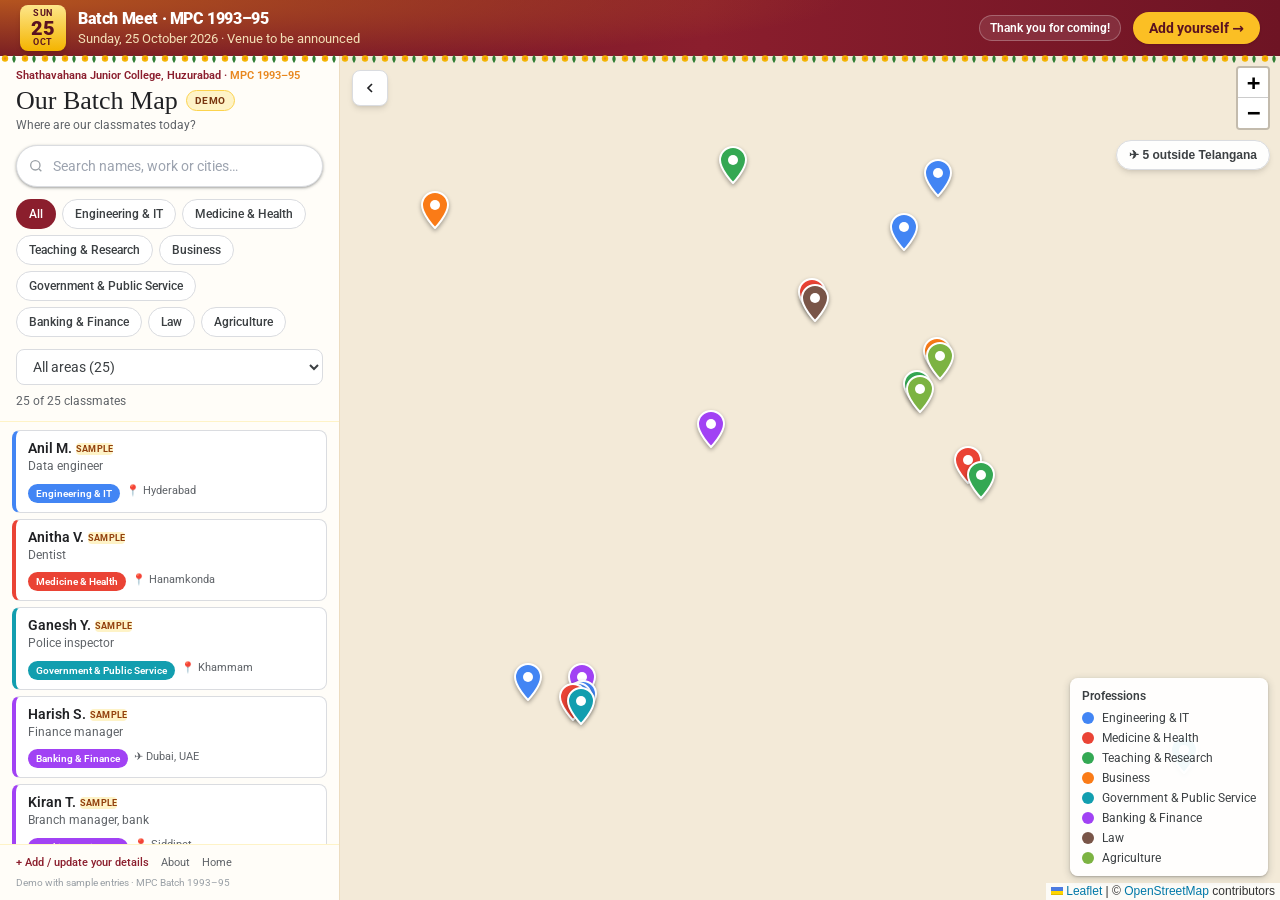
==== demo/index.html @ 72555e7c "Add /demo: batch map of classmates across Telangana (sample data) Adapted from SacramentoIndians.org" ====
<!doctype html>
<html lang="en">
<head>
  <meta charset="utf-8" />
  <meta name="viewport" content="width=device-width, initial-scale=1, viewport-fit=cover" />
  <!-- GitHub Pages can't send security headers, so the policy is set here.
       Only this site's own scripts run; map tiles come from OpenStreetMap; fonts from Google Fonts. -->
  <meta http-equiv="Content-Security-Policy" content="default-src 'self'; script-src 'self'; style-src 'self' 'unsafe-inline' https://fonts.googleapis.com; font-src 'self' https://fonts.gstatic.com; img-src 'self' data: https://tile.openstreetmap.org; connect-src 'self'; object-src 'none'; base-uri 'self'; form-action 'none'; upgrade-insecure-requests" />
  <meta name="referrer" content="strict-origin-when-cross-origin" />
  <meta name="color-scheme" content="light only" />
  <title>Batch Map (Demo) · Shathavahana Junior College, Huzurabad · MPC 1993–95</title>
  <meta name="description" content="Where are our MPC 1993–95 classmates today? A map and directory of the batch across Telangana." />
  <meta name="robots" content="noindex" />
  <meta property="og:title" content="MPC 1993–95 · Batch Map" />
  <meta property="og:description" content="Where are our classmates today? Find batchmates by profession and city across Telangana." />
  <meta property="og:image" content="https://www.svjc-mpc-93-95.in/group-photo-2.jpeg" />
  <meta name="theme-color" content="#8b1e2d" />
  <link rel="icon" href="data:image/svg+xml,%3Csvg xmlns='http://www.w3.org/2000/svg' viewBox='0 0 24 24'%3E%3Cpath fill='%238b1e2d' d='M12 2C7.6 2 4 5.6 4 10c0 5.6 8 12 8 12s8-6.4 8-12c0-4.4-3.6-8-8-8z'/%3E%3Ccircle cx='12' cy='10' r='3' fill='%23f4b400'/%3E%3C/svg%3E" />

  <link rel="preconnect" href="https://tile.openstreetmap.org" crossorigin />
  <link rel="preconnect" href="https://fonts.googleapis.com" />
  <link rel="preconnect" href="https://fonts.gstatic.com" crossorigin />
  <link href="https://fonts.googleapis.com/css2?family=Yatra+One&display=swap" rel="stylesheet" />
  <!-- Self-hosted: Leaflet 1.9.4 (official release files) and Roboto (latin subset, SIL OFL). -->
  <link rel="stylesheet" href="vendor/leaflet-1.9.4/leaflet.css" />
  <link rel="preload" href="fonts/roboto-latin.woff" as="font" type="font/woff" crossorigin />
  <!-- Pre-built Tailwind styles (see tailwind.config.js and README.md). -->
  <link rel="stylesheet" href="styles.css" />

  <style>
    @font-face {
      font-family: 'Roboto'; font-style: normal; font-weight: 400 900; font-display: swap;
      src: url('fonts/roboto-latin.woff') format('woff');
    }
    :root { --banner-h: 56px; --sidebar-w: 340px; --safe-b: env(safe-area-inset-bottom, 0px); --peek: 138px; }
    @media (max-width: 767px) { :root { --banner-h: 60px; } }

    html, body { height: 100%; margin: 0; }
    body { background: #fff8ea; color: #202124; font-family: Roboto, system-ui, -apple-system, "Segoe UI", sans-serif; overflow: hidden; -webkit-font-smoothing: antialiased; }
    .font-display { font-family: "Yatra One", Georgia, serif; font-weight: 400; }

    /* ---- Batch-meet banner: maroon with a marigold toran edge ---- */
    #banner { height: var(--banner-h);
      background: radial-gradient(120% 220% at 0% 0%, #b4541f 0%, transparent 55%), linear-gradient(90deg, #6e1424 0%, #8b1e2d 55%, #6e1424 100%); }
    #banner::after { content: ""; position: absolute; left: 0; right: 0; bottom: -7px; height: 8px; pointer-events: none;
      background: url("data:image/svg+xml,%3Csvg xmlns='http://www.w3.org/2000/svg' width='20' height='8' viewBox='0 0 20 8'%3E%3Ccircle cx='5' cy='3.5' r='3.2' fill='%23f4b400'/%3E%3Ccircle cx='5' cy='3.5' r='1.3' fill='%23e8871e'/%3E%3Cpath d='M14 0 C11.5 2.5 12 5.5 14 8 C16 5.5 16.5 2.5 14 0Z' fill='%232e7d32'/%3E%3C/svg%3E") repeat-x; }
    .ev-date { background: linear-gradient(180deg, #fde68a, #f4b400); color: #5a1220; }

    #app { position: fixed; inset: var(--banner-h) 0 0 0; display: flex; }
    #map { flex: 1; height: 100%; z-index: 0; background: #f3ead8; }

    /* Sidebar: desktop */
    #sidebar { width: var(--sidebar-w); flex-shrink: 0; height: 100%; background: #fffdf8; border-right: 1px solid #ecdcc0;
      display: flex; flex-direction: column; transition: margin-left .25s ease; z-index: 500; }
    #app.collapsed #sidebar { margin-left: calc(-1 * var(--sidebar-w)); }
    #toggleSidebar { position: absolute; top: 14px; left: calc(var(--sidebar-w) + 12px); z-index: 600; transition: left .25s ease; }
    #app.collapsed #toggleSidebar { left: 12px; }

    /* Sidebar: phone slide-up drawer */
    @media (max-width: 767px) {
      #toggleSidebar { display: none; }
      #sidebar { position: absolute; left: 0; right: 0; bottom: 0; width: 100%; height: 80%;
        border-right: 0; border-radius: 16px 16px 0 0; box-shadow: 0 -8px 24px rgba(59,29,20,.22);
        transform: translateY(calc(100% - var(--peek) - var(--safe-b))); transition: transform .3s ease; margin-left: 0 !important;
        padding-bottom: var(--safe-b); }
      #app.drawer-open #sidebar { transform: translateY(0); }
      input, select, textarea { font-size: 16px !important; }     /* stops iPhone zooming into inputs */
      #pills { flex-wrap: nowrap; overflow-x: auto; scrollbar-width: none; margin-left: -1rem; margin-right: -1rem; padding: 0 1rem 2px; }
      #pills::-webkit-scrollbar { display: none; }
      #pills .pill { flex-shrink: 0; }
      #legend { top: 12px; left: 12px; right: auto !important; bottom: auto !important; padding: 6px 10px !important; }
      #legend:not(.open) #legendList { display: none; }
      #legend:not(.open) #legendTitle { margin-bottom: 0; }
      #app.drawer-open #legend, #app.drawer-open .outside-ctl { display: none; }
    }
    @media (min-width: 768px) { .mob-only { display: none !important; } #legendToggleIcon { display: none; } }
    #drawerHandle { display: none; }
    @media (max-width: 767px) { #drawerHandle { display: flex; } }

    /* Map pins */
    .mate-pin { background: none; border: none; }
    .mate-pin svg { display: block; filter: drop-shadow(0 2px 2px rgba(0,0,0,.35)); transition: transform .15s ease; transform-origin: 50% 100%; }
    .mate-pin:hover svg, .mate-pin.is-active svg { transform: scale(1.18); }
    .leaflet-popup-content { margin: 12px 14px; min-width: 210px; }
    .leaflet-popup-content-wrapper { border-radius: 12px; }
    .leaflet-popup-content p { margin: 0 0 2px; }

    .pill[aria-pressed="true"] { color: #fff; border-color: transparent; }
    .card.is-active { box-shadow: 0 0 0 2px var(--c) inset; }
    #search::-webkit-search-cancel-button { -webkit-appearance: none; display: none; }
    #searchClear[hidden] { display: none !important; }
    #list::-webkit-scrollbar { width: 8px; }
    #list::-webkit-scrollbar-thumb { background: #e2cfa8; border-radius: 8px; }
  </style>
</head>
<body>

  <!-- ===== Batch-meet banner ===== -->
  <header id="banner" class="fixed top-0 inset-x-0 z-[1000] flex items-center gap-2.5 md:gap-3 px-2.5 md:px-5 text-white" aria-label="Upcoming batch meet">
    <div class="ev-date shrink-0 rounded-md md:rounded-lg w-[44px] md:w-[46px] text-center leading-none py-1 shadow-md">
      <span id="evDow" class="block text-[9px] font-bold tracking-wider uppercase"></span>
      <span id="evDay" class="block text-[19px] md:text-[20px] font-black"></span>
      <span id="evMon" class="block text-[9px] font-bold tracking-wider uppercase"></span>
    </div>
    <div class="min-w-0 flex-1">
      <p class="truncate leading-tight"><strong id="evTitle" class="text-[14px] md:text-[16px] font-black tracking-tight"></strong></p>
      <p id="evLine" class="truncate text-[11.5px] md:text-[12.5px] text-amber-100/90 leading-tight mt-0.5"></p>
    </div>
    <span id="evCountdown" class="hidden sm:inline-block shrink-0 rounded-full bg-white/10 border border-white/25 text-[11px] md:text-xs font-semibold px-2.5 py-1"></span>
    <button type="button" data-open="addModal"
            class="shrink-0 rounded-full bg-amber-400 text-[#5a1220] text-xs md:text-sm font-bold px-3 md:px-4 py-1.5 shadow hover:bg-amber-300 transition">
      <span class="hidden md:inline">Add yourself →</span><span class="md:hidden">Add me</span></button>
  </header>

  <!-- ===== Main split view ===== -->
  <main id="app">
    <aside id="sidebar" aria-label="Classmates directory">
      <button id="drawerHandle" type="button" class="flex-col items-center pt-2 pb-0.5 w-full touch-none" aria-expanded="false" aria-controls="sidebar">
        <span class="block w-10 h-1.5 rounded-full bg-slate-300"></span>
        <span id="peekText" class="mt-1 text-[12px] font-medium text-brand-600">Browse classmates ▲</span>
      </button>

      <div id="drawerHead" class="px-4 pt-1 md:pt-3 pb-3 border-b border-amber-100">
        <p class="text-[10.5px] md:text-[11px] font-semibold text-brand-600 truncate">Shathavahana Junior College, Huzurabad · <span class="text-saffron-600">MPC 1993–95</span></p>
        <div class="flex items-center gap-2">
          <h1 class="font-display text-[22px] md:text-[26px] leading-tight text-slate-900">Our Batch Map</h1>
          <span class="rounded-full bg-amber-100 border border-amber-300 text-[10px] font-bold uppercase tracking-wider text-amber-900 px-2 py-0.5">Demo</span>
        </div>
        <p class="text-xs text-slate-500 whitespace-nowrap overflow-hidden text-ellipsis">Where are our classmates today?</p>

        <label class="relative block mt-2 md:mt-3">
          <span class="sr-only">Search classmates</span>
          <svg class="absolute left-3 top-1/2 -translate-y-1/2 w-4 h-4 text-slate-400" viewBox="0 0 24 24" fill="none" stroke="currentColor" stroke-width="2"><circle cx="11" cy="11" r="7"/><path d="m20 20-3.5-3.5"/></svg>
          <input id="search" type="search" autocomplete="off" enterkeyhint="search" placeholder="Search names, work or cities…"
                 class="w-full rounded-full border border-slate-200 bg-white pl-9 pr-10 py-2.5 text-sm shadow-[0_1px_2px_rgba(60,64,67,.3),0_1px_3px_1px_rgba(60,64,67,.15)] focus:outline-none focus:ring-2 focus:ring-brand-600" />
          <button id="searchClear" type="button" aria-label="Clear search" hidden
                  class="absolute right-1.5 top-1/2 -translate-y-1/2 w-8 h-8 flex items-center justify-center rounded-full text-slate-500 hover:bg-slate-100 active:bg-slate-200">
            <svg class="w-4 h-4" viewBox="0 0 24 24" fill="none" stroke="currentColor" stroke-width="2.5" stroke-linecap="round"><path d="M6 6l12 12M18 6 6 18"/></svg>
          </button>
        </label>

        <div id="pills" class="flex flex-wrap gap-1.5 mt-3" role="group" aria-label="Filter by profession"></div>

        <select id="area" aria-label="Filter by area"
                class="mt-3 w-full rounded-lg border border-slate-200 bg-white px-3 py-2 text-sm text-slate-700 focus:outline-none focus:ring-2 focus:ring-brand-600"></select>

        <p id="count" class="mt-2 text-xs text-slate-500" aria-live="polite"></p>
      </div>

      <ul id="list" class="flex-1 min-h-0 overflow-y-auto px-3 py-2 space-y-1.5"></ul>

      <div class="border-t border-amber-100 px-4 py-2.5 text-[11px] text-slate-500 flex flex-wrap items-center gap-x-3 gap-y-1">
        <button type="button" data-open="addModal" class="font-medium text-brand-600 hover:underline">+ Add / update your details</button>
        <button type="button" data-open="aboutModal" class="hover:underline">About</button>
        <a href="/" class="hover:underline">Home</a>
        <p class="w-full text-[10px] text-slate-400">Demo with sample entries · MPC Batch 1993–95</p>
      </div>
    </aside>

    <button id="toggleSidebar" type="button" aria-label="Collapse directory" title="Toggle directory"
            class="hidden md:flex items-center justify-center w-9 h-9 rounded-lg bg-white shadow-md border border-slate-200 hover:bg-slate-50">
      <svg class="w-4 h-4" viewBox="0 0 24 24" fill="none" stroke="currentColor" stroke-width="2.5"><path id="toggleIcon" d="m15 18-6-6 6-6"/></svg>
    </button>

    <div id="map" role="region" aria-label="Map of classmates across Telangana"></div>

    <!-- Floating legend -->
    <div id="legend" class="absolute right-3 bottom-6 z-[600] rounded-lg bg-white/95 text-slate-700 shadow-[0_1px_2px_rgba(60,64,67,.3),0_2px_6px_2px_rgba(60,64,67,.15)] px-3 py-2.5 text-xs">
      <button id="legendToggle" type="button" class="flex items-center gap-1 font-semibold text-slate-700 md:cursor-default" aria-expanded="false" aria-controls="legendList">
        <span id="legendTitle" class="mb-0 md:mb-1.5">Professions</span><span id="legendToggleIcon" aria-hidden="true">▾</span>
      </button>
      <ul id="legendList" class="space-y-1 mt-1.5 md:mt-0"></ul>
    </div>
  </main>

  <!-- ===== Add / update modal (no server: details are shared via WhatsApp or copied) ===== -->
  <div id="addModal" class="modal fixed inset-0 z-[2000] hidden items-center justify-center bg-slate-900/50 p-4" role="dialog" aria-modal="true" aria-labelledby="addTitle">
    <div class="w-full max-w-md max-h-[90vh] overflow-y-auto rounded-2xl bg-white shadow-xl p-5">
      <div class="flex items-start justify-between gap-3">
        <h2 id="addTitle" class="text-lg font-bold">Add or update your details</h2>
        <button type="button" data-close class="text-slate-400 hover:text-slate-700 text-xl leading-none" aria-label="Close">×</button>
      </div>
      <p class="text-xs text-slate-500 mt-1 mb-3">We only show your <strong>city</strong> on the map, never your address. Nothing is published until the batch organizers add it.</p>
      <form id="addForm" class="space-y-2.5 text-sm" novalidate>
        <label class="block">Your name *<input required name="name" autocomplete="name" class="mt-1 w-full rounded-lg border border-slate-200 px-3 py-2" /></label>
        <label class="block">Profession
          <select name="profession" id="profSelect" class="mt-1 w-full rounded-lg border border-slate-200 px-3 py-2 bg-white"></select></label>
        <label class="block">What you do<input name="work" placeholder="e.g. Physics lecturer, runs a pharmacy" class="mt-1 w-full rounded-lg border border-slate-200 px-3 py-2" /></label>
        <label class="block">City / town where you work or live *<input required name="city" placeholder="e.g. Karimnagar" class="mt-1 w-full rounded-lg border border-slate-200 px-3 py-2" /></label>
        <label class="block">Anything else (corrections, photos, memories)<textarea name="notes" rows="2" class="mt-1 w-full rounded-lg border border-slate-200 px-3 py-2"></textarea></label>
        <label class="flex items-start gap-2 text-xs text-slate-600"><input type="checkbox" name="consent" required class="mt-0.5" />I agree to my name, profession and city being shown on this batch map.</label>
        <div class="grid grid-cols-2 gap-2 pt-1">
          <button type="submit" data-via="whatsapp" class="rounded-full bg-[#1f8f4e] text-white font-medium py-2.5 hover:bg-[#16733e]">Send on WhatsApp</button>
          <button type="submit" data-via="copy" class="rounded-full border border-slate-300 text-slate-700 font-medium py-2.5 hover:bg-slate-50">Copy details</button>
        </div>
        <p id="addStatus" class="text-xs text-center" aria-live="polite"></p>
      </form>
    </div>
  </div>

  <div id="aboutModal" class="modal fixed inset-0 z-[2000] hidden items-center justify-center bg-slate-900/50 p-4" role="dialog" aria-modal="true" aria-labelledby="aboutTitle">
    <div class="w-full max-w-md max-h-[90vh] overflow-y-auto rounded-2xl bg-white shadow-xl p-5 text-sm text-slate-700 space-y-2.5">
      <div class="flex items-start justify-between gap-3">
        <h2 id="aboutTitle" class="text-lg font-bold text-slate-900">About the batch map</h2>
        <button type="button" data-close class="text-slate-400 hover:text-slate-700 text-xl leading-none" aria-label="Close">×</button>
      </div>
      <p>A map and directory of the MPC 1993–95 batch of Shathavahana Junior College, Huzurabad: who we are today, what we do, and where.</p>
      <p class="rounded-lg bg-amber-50 border border-amber-200 px-3 py-2 text-amber-900"><strong>This is a demo.</strong> Every entry is sample data, not a real classmate. Real details will be added only with each person's consent.</p>
      <p class="text-xs text-slate-500">Pins mark the city only, slightly spread out so people in the same city don't overlap. Classmates outside Telangana appear in the list under “Outside Telangana”. No ads and no tracking.</p>
    </div>
  </div>

  <script src="vendor/leaflet-1.9.4/leaflet.js"></script>
  <script src="app.js"></script>
</body>
</html>
---- demo/vendor/leaflet-1.9.4/leaflet.css ----
/* required styles */

.leaflet-pane,
.leaflet-tile,
.leaflet-marker-icon,
.leaflet-marker-shadow,
.leaflet-tile-container,
.leaflet-pane > svg,
.leaflet-pane > canvas,
.leaflet-zoom-box,
.leaflet-image-layer,
.leaflet-layer {
	position: absolute;
	left: 0;
	top: 0;
	}
.leaflet-container {
	overflow: hidden;
	}
.leaflet-tile,
.leaflet-marker-icon,
.leaflet-marker-shadow {
	-webkit-user-select: none;
	   -moz-user-select: none;
	        user-select: none;
	  -webkit-user-drag: none;
	}
/* Prevents IE11 from highlighting tiles in blue */
.leaflet-tile::selection {
	background: transparent;
}
/* Safari renders non-retina tile on retina better with this, but Chrome is worse */
.leaflet-safari .leaflet-tile {
	image-rendering: -webkit-optimize-contrast;
	}
/* hack that prevents hw layers "stretching" when loading new tiles */
.leaflet-safari .leaflet-tile-container {
	width: 1600px;
	height: 1600px;
	-webkit-transform-origin: 0 0;
	}
.leaflet-marker-icon,
.leaflet-marker-shadow {
	display: block;
	}
/* .leaflet-container svg: reset svg max-width decleration shipped in Joomla! (joomla.org) 3.x */
/* .leaflet-container img: map is broken in FF if you have max-width: 100% on tiles */
.leaflet-container .leaflet-overlay-pane svg {
	max-width: none !important;
	max-height: none !important;
	}
.leaflet-container .leaflet-marker-pane img,
.leaflet-container .leaflet-shadow-pane img,
.leaflet-container .leaflet-tile-pane img,
.leaflet-container img.leaflet-image-layer,
.leaflet-container .leaflet-tile {
	max-width: none !important;
	max-height: none !important;
	width: auto;
	padding: 0;
	}

.leaflet-container img.leaflet-tile {
	/* See: https://bugs.chromium.org/p/chromium/issues/detail?id=600120 */
	mix-blend-mode: plus-lighter;
}

.leaflet-container.leaflet-touch-zoom {
	-ms-touch-action: pan-x pan-y;
	touch-action: pan-x pan-y;
	}
.leaflet-container.leaflet-touch-drag {
	-ms-touch-action: pinch-zoom;
	/* Fallback for FF which doesn't support pinch-zoom */
	touch-action: none;
	touch-action: pinch-zoom;
}
.leaflet-container.leaflet-touch-drag.leaflet-touch-zoom {
	-ms-touch-action: none;
	touch-action: none;
}
.leaflet-container {
	-webkit-tap-highlight-color: transparent;
}
.leaflet-container a {
	-webkit-tap-highlight-color: rgba(51, 181, 229, 0.4);
}
.leaflet-tile {
	filter: inherit;
	visibility: hidden;
	}
.leaflet-tile-loaded {
	visibility: inherit;
	}
.leaflet-zoom-box {
	width: 0;
	height: 0;
	-moz-box-sizing: border-box;
	     box-sizing: border-box;
	z-index: 800;
	}
/* workaround for https://bugzilla.mozilla.org/show_bug.cgi?id=888319 */
.leaflet-overlay-pane svg {
	-moz-user-select: none;
	}

.leaflet-pane         { z-index: 400; }

.leaflet-tile-pane    { z-index: 200; }
.leaflet-overlay-pane { z-index: 400; }
.leaflet-shadow-pane  { z-index: 500; }
.leaflet-marker-pane  { z-index: 600; }
.leaflet-tooltip-pane   { z-index: 650; }
.leaflet-popup-pane   { z-index: 700; }

.leaflet-map-pane canvas { z-index: 100; }
.leaflet-map-pane svg    { z-index: 200; }

.leaflet-vml-shape {
	width: 1px;
	height: 1px;
	}
.lvml {
	behavior: url(#default#VML);
	display: inline-block;
	position: absolute;
	}


/* control positioning */

.leaflet-control {
	position: relative;
	z-index: 800;
	pointer-events: visiblePainted; /* IE 9-10 doesn't have auto */
	pointer-events: auto;
	}
.leaflet-top,
.leaflet-bottom {
	position: absolute;
	z-index: 1000;
	pointer-events: none;
	}
.leaflet-top {
	top: 0;
	}
.leaflet-right {
	right: 0;
	}
.leaflet-bottom {
	bottom: 0;
	}
.leaflet-left {
	left: 0;
	}
.leaflet-control {
	float: left;
	clear: both;
	}
.leaflet-right .leaflet-control {
	float: right;
	}
.leaflet-top .leaflet-control {
	margin-top: 10px;
	}
.leaflet-bottom .leaflet-control {
	margin-bottom: 10px;
	}
.leaflet-left .leaflet-control {
	margin-left: 10px;
	}
.leaflet-right .leaflet-control {
	margin-right: 10px;
	}


/* zoom and fade animations */

.leaflet-fade-anim .leaflet-popup {
	opacity: 0;
	-webkit-transition: opacity 0.2s linear;
	   -moz-transition: opacity 0.2s linear;
	        transition: opacity 0.2s linear;
	}
.leaflet-fade-anim .leaflet-map-pane .leaflet-popup {
	opacity: 1;
	}
.leaflet-zoom-animated {
	-webkit-transform-origin: 0 0;
	    -ms-transform-origin: 0 0;
	        transform-origin: 0 0;
	}
svg.leaflet-zoom-animated {
	will-change: transform;
}

.leaflet-zoom-anim .leaflet-zoom-animated {
	-webkit-transition: -webkit-transform 0.25s cubic-bezier(0,0,0.25,1);
	   -moz-transition:    -moz-transform 0.25s cubic-bezier(0,0,0.25,1);
	        transition:         transform 0.25s cubic-bezier(0,0,0.25,1);
	}
.leaflet-zoom-anim .leaflet-tile,
.leaflet-pan-anim .leaflet-tile {
	-webkit-transition: none;
	   -moz-transition: none;
	        transition: none;
	}

.leaflet-zoom-anim .leaflet-zoom-hide {
	visibility: hidden;
	}


/* cursors */

.leaflet-interactive {
	cursor: pointer;
	}
.leaflet-grab {
	cursor: -webkit-grab;
	cursor:    -moz-grab;
	cursor:         grab;
	}
.leaflet-crosshair,
.leaflet-crosshair .leaflet-interactive {
	cursor: crosshair;
	}
.leaflet-popup-pane,
.leaflet-control {
	cursor: auto;
	}
.leaflet-dragging .leaflet-grab,
.leaflet-dragging .leaflet-grab .leaflet-interactive,
.leaflet-dragging .leaflet-marker-draggable {
	cursor: move;
	cursor: -webkit-grabbing;
	cursor:    -moz-grabbing;
	cursor:         grabbing;
	}

/* marker & overlays interactivity */
.leaflet-marker-icon,
.leaflet-marker-shadow,
.leaflet-image-layer,
.leaflet-pane > svg path,
.leaflet-tile-container {
	pointer-events: none;
	}

.leaflet-marker-icon.leaflet-interactive,
.leaflet-image-layer.leaflet-interactive,
.leaflet-pane > svg path.leaflet-interactive,
svg.leaflet-image-layer.leaflet-interactive path {
	pointer-events: visiblePainted; /* IE 9-10 doesn't have auto */
	pointer-events: auto;
	}

/* visual tweaks */

.leaflet-container {
	background: #ddd;
	outline-offset: 1px;
	}
.leaflet-container a {
	color: #0078A8;
	}
.leaflet-zoom-box {
	border: 2px dotted #38f;
	background: rgba(255,255,255,0.5);
	}


/* general typography */
.leaflet-container {
	font-family: "Helvetica Neue", Arial, Helvetica, sans-serif;
	font-size: 12px;
	font-size: 0.75rem;
	line-height: 1.5;
	}


/* general toolbar styles */

.leaflet-bar {
	box-shadow: 0 1px 5px rgba(0,0,0,0.65);
	border-radius: 4px;
	}
.leaflet-bar a {
	background-color: #fff;
	border-bottom: 1px solid #ccc;
	width: 26px;
	height: 26px;
	line-height: 26px;
	display: block;
	text-align: center;
	text-decoration: none;
	color: black;
	}
.leaflet-bar a,
.leaflet-control-layers-toggle {
	background-position: 50% 50%;
	background-repeat: no-repeat;
	display: block;
	}
.leaflet-bar a:hover,
.leaflet-bar a:focus {
	background-color: #f4f4f4;
	}
.leaflet-bar a:first-child {
	border-top-left-radius: 4px;
	border-top-right-radius: 4px;
	}
.leaflet-bar a:last-child {
	border-bottom-left-radius: 4px;
	border-bottom-right-radius: 4px;
	border-bottom: none;
	}
.leaflet-bar a.leaflet-disabled {
	cursor: default;
	background-color: #f4f4f4;
	color: #bbb;
	}

.leaflet-touch .leaflet-bar a {
	width: 30px;
	height: 30px;
	line-height: 30px;
	}
.leaflet-touch .leaflet-bar a:first-child {
	border-top-left-radius: 2px;
	border-top-right-radius: 2px;
	}
.leaflet-touch .leaflet-bar a:last-child {
	border-bottom-left-radius: 2px;
	border-bottom-right-radius: 2px;
	}

/* zoom control */

.leaflet-control-zoom-in,
.leaflet-control-zoom-out {
	font: bold 18px 'Lucida Console', Monaco, monospace;
	text-indent: 1px;
	}

.leaflet-touch .leaflet-control-zoom-in, .leaflet-touch .leaflet-control-zoom-out  {
	font-size: 22px;
	}


/* layers control */

.leaflet-control-layers {
	box-shadow: 0 1px 5px rgba(0,0,0,0.4);
	background: #fff;
	border-radius: 5px;
	}
.leaflet-control-layers-toggle {
	background-image: url(images/layers.png);
	width: 36px;
	height: 36px;
	}
.leaflet-retina .leaflet-control-layers-toggle {
	background-image: url(images/layers-2x.png);
	background-size: 26px 26px;
	}
.leaflet-touch .leaflet-control-layers-toggle {
	width: 44px;
	height: 44px;
	}
.leaflet-control-layers .leaflet-control-layers-list,
.leaflet-control-layers-expanded .leaflet-control-layers-toggle {
	display: none;
	}
.leaflet-control-layers-expanded .leaflet-control-layers-list {
	display: block;
	position: relative;
	}
.leaflet-control-layers-expanded {
	padding: 6px 10px 6px 6px;
	color: #333;
	background: #fff;
	}
.leaflet-control-layers-scrollbar {
	overflow-y: scroll;
	overflow-x: hidden;
	padding-right: 5px;
	}
.leaflet-control-layers-selector {
	margin-top: 2px;
	position: relative;
	top: 1px;
	}
.leaflet-control-layers label {
	display: block;
	font-size: 13px;
	font-size: 1.08333em;
	}
.leaflet-control-layers-separator {
	height: 0;
	border-top: 1px solid #ddd;
	margin: 5px -10px 5px -6px;
	}

/* Default icon URLs */
.leaflet-default-icon-path { /* used only in path-guessing heuristic, see L.Icon.Default */
	background-image: url(images/marker-icon.png);
	}


/* attribution and scale controls */

.leaflet-container .leaflet-control-attribution {
	background: #fff;
	background: rgba(255, 255, 255, 0.8);
	margin: 0;
	}
.leaflet-control-attribution,
.leaflet-control-scale-line {
	padding: 0 5px;
	color: #333;
	line-height: 1.4;
	}
.leaflet-control-attribution a {
	text-decoration: none;
	}
.leaflet-control-attribution a:hover,
.leaflet-control-attribution a:focus {
	text-decoration: underline;
	}
.leaflet-attribution-flag {
	display: inline !important;
	vertical-align: baseline !important;
	width: 1em;
	height: 0.6669em;
	}
.leaflet-left .leaflet-control-scale {
	margin-left: 5px;
	}
.leaflet-bottom .leaflet-control-scale {
	margin-bottom: 5px;
	}
.leaflet-control-scale-line {
	border: 2px solid #777;
	border-top: none;
	line-height: 1.1;
	padding: 2px 5px 1px;
	white-space: nowrap;
	-moz-box-sizing: border-box;
	     box-sizing: border-box;
	background: rgba(255, 255, 255, 0.8);
	text-shadow: 1px 1px #fff;
	}
.leaflet-control-scale-line:not(:first-child) {
	border-top: 2px solid #777;
	border-bottom: none;
	margin-top: -2px;
	}
.leaflet-control-scale-line:not(:first-child):not(:last-child) {
	border-bottom: 2px solid #777;
	}

.leaflet-touch .leaflet-control-attribution,
.leaflet-touch .leaflet-control-layers,
.leaflet-touch .leaflet-bar {
	box-shadow: none;
	}
.leaflet-touch .leaflet-control-layers,
.leaflet-touch .leaflet-bar {
	border: 2px solid rgba(0,0,0,0.2);
	background-clip: padding-box;
	}


/* popup */

.leaflet-popup {
	position: absolute;
	text-align: center;
	margin-bottom: 20px;
	}
.leaflet-popup-content-wrapper {
	padding: 1px;
	text-align: left;
	border-radius: 12px;
	}
.leaflet-popup-content {
	margin: 13px 24px 13px 20px;
	line-height: 1.3;
	font-size: 13px;
	font-size: 1.08333em;
	min-height: 1px;
	}
.leaflet-popup-content p {
	margin: 17px 0;
	margin: 1.3em 0;
	}
.leaflet-popup-tip-container {
	width: 40px;
	height: 20px;
	position: absolute;
	left: 50%;
	margin-top: -1px;
	margin-left: -20px;
	overflow: hidden;
	pointer-events: none;
	}
.leaflet-popup-tip {
	width: 17px;
	height: 17px;
	padding: 1px;

	margin: -10px auto 0;
	pointer-events: auto;

	-webkit-transform: rotate(45deg);
	   -moz-transform: rotate(45deg);
	    -ms-transform: rotate(45deg);
	        transform: rotate(45deg);
	}
.leaflet-popup-content-wrapper,
.leaflet-popup-tip {
	background: white;
	color: #333;
	box-shadow: 0 3px 14px rgba(0,0,0,0.4);
	}
.leaflet-container a.leaflet-popup-close-button {
	position: absolute;
	top: 0;
	right: 0;
	border: none;
	text-align: center;
	width: 24px;
	height: 24px;
	font: 16px/24px Tahoma, Verdana, sans-serif;
	color: #757575;
	text-decoration: none;
	background: transparent;
	}
.leaflet-container a.leaflet-popup-close-button:hover,
.leaflet-container a.leaflet-popup-close-button:focus {
	color: #585858;
	}
.leaflet-popup-scrolled {
	overflow: auto;
	}

.leaflet-oldie .leaflet-popup-content-wrapper {
	-ms-zoom: 1;
	}
.leaflet-oldie .leaflet-popup-tip {
	width: 24px;
	margin: 0 auto;

	-ms-filter: "progid:DXImageTransform.Microsoft.Matrix(M11=0.70710678, M12=0.70710678, M21=-0.70710678, M22=0.70710678)";
	filter: progid:DXImageTransform.Microsoft.Matrix(M11=0.70710678, M12=0.70710678, M21=-0.70710678, M22=0.70710678);
	}

.leaflet-oldie .leaflet-control-zoom,
.leaflet-oldie .leaflet-control-layers,
.leaflet-oldie .leaflet-popup-content-wrapper,
.leaflet-oldie .leaflet-popup-tip {
	border: 1px solid #999;
	}


/* div icon */

.leaflet-div-icon {
	background: #fff;
	border: 1px solid #666;
	}


/* Tooltip */
/* Base styles for the element that has a tooltip */
.leaflet-tooltip {
	position: absolute;
	padding: 6px;
	background-color: #fff;
	border: 1px solid #fff;
	border-radius: 3px;
	color: #222;
	white-space: nowrap;
	-webkit-user-select: none;
	-moz-user-select: none;
	-ms-user-select: none;
	user-select: none;
	pointer-events: none;
	box-shadow: 0 1px 3px rgba(0,0,0,0.4);
	}
.leaflet-tooltip.leaflet-interactive {
	cursor: pointer;
	pointer-events: auto;
	}
.leaflet-tooltip-top:before,
.leaflet-tooltip-bottom:before,
.leaflet-tooltip-left:before,
.leaflet-tooltip-right:before {
	position: absolute;
	pointer-events: none;
	border: 6px solid transparent;
	background: transparent;
	content: "";
	}

/* Directions */

.leaflet-tooltip-bottom {
	margin-top: 6px;
}
.leaflet-tooltip-top {
	margin-top: -6px;
}
.leaflet-tooltip-bottom:before,
.leaflet-tooltip-top:before {
	left: 50%;
	margin-left: -6px;
	}
.leaflet-tooltip-top:before {
	bottom: 0;
	margin-bottom: -12px;
	border-top-color: #fff;
	}
.leaflet-tooltip-bottom:before {
	top: 0;
	margin-top: -12px;
	margin-left: -6px;
	border-bottom-color: #fff;
	}
.leaflet-tooltip-left {
	margin-left: -6px;
}
.leaflet-tooltip-right {
	margin-left: 6px;
}
.leaflet-tooltip-left:before,
.leaflet-tooltip-right:before {
	top: 50%;
	margin-top: -6px;
	}
.leaflet-tooltip-left:before {
	right: 0;
	margin-right: -12px;
	border-left-color: #fff;
	}
.leaflet-tooltip-right:before {
	left: 0;
	margin-left: -12px;
	border-right-color: #fff;
	}

/* Printing */

@media print {
	/* Prevent printers from removing background-images of controls. */
	.leaflet-control {
		-webkit-print-color-adjust: exact;
		print-color-adjust: exact;
		}
	}
---- demo/styles.css ----
*,:after,:before{--tw-border-spacing-x:0;--tw-border-spacing-y:0;--tw-translate-x:0;--tw-translate-y:0;--tw-rotate:0;--tw-skew-x:0;--tw-skew-y:0;--tw-scale-x:1;--tw-scale-y:1;--tw-pan-x: ;--tw-pan-y: ;--tw-pinch-zoom: ;--tw-scroll-snap-strictness:proximity;--tw-gradient-from-position: ;--tw-gradient-via-position: ;--tw-gradient-to-position: ;--tw-ordinal: ;--tw-slashed-zero: ;--tw-numeric-figure: ;--tw-numeric-spacing: ;--tw-numeric-fraction: ;--tw-ring-inset: ;--tw-ring-offset-width:0px;--tw-ring-offset-color:#fff;--tw-ring-color:rgba(59,130,246,.5);--tw-ring-offset-shadow:0 0 #0000;--tw-ring-shadow:0 0 #0000;--tw-shadow:0 0 #0000;--tw-shadow-colored:0 0 #0000;--tw-blur: ;--tw-brightness: ;--tw-contrast: ;--tw-grayscale: ;--tw-hue-rotate: ;--tw-invert: ;--tw-saturate: ;--tw-sepia: ;--tw-drop-shadow: ;--tw-backdrop-blur: ;--tw-backdrop-brightness: ;--tw-backdrop-contrast: ;--tw-backdrop-grayscale: ;--tw-backdrop-hue-rotate: ;--tw-backdrop-invert: ;--tw-backdrop-opacity: ;--tw-backdrop-saturate: ;--tw-backdrop-sepia: ;--tw-contain-size: ;--tw-contain-layout: ;--tw-contain-paint: ;--tw-contain-style: }::backdrop{--tw-border-spacing-x:0;--tw-border-spacing-y:0;--tw-translate-x:0;--tw-translate-y:0;--tw-rotate:0;--tw-skew-x:0;--tw-skew-y:0;--tw-scale-x:1;--tw-scale-y:1;--tw-pan-x: ;--tw-pan-y: ;--tw-pinch-zoom: ;--tw-scroll-snap-strictness:proximity;--tw-gradient-from-position: ;--tw-gradient-via-position: ;--tw-gradient-to-position: ;--tw-ordinal: ;--tw-slashed-zero: ;--tw-numeric-figure: ;--tw-numeric-spacing: ;--tw-numeric-fraction: ;--tw-ring-inset: ;--tw-ring-offset-width:0px;--tw-ring-offset-color:#fff;--tw-ring-color:rgba(59,130,246,.5);--tw-ring-offset-shadow:0 0 #0000;--tw-ring-shadow:0 0 #0000;--tw-shadow:0 0 #0000;--tw-shadow-colored:0 0 #0000;--tw-blur: ;--tw-brightness: ;--tw-contrast: ;--tw-grayscale: ;--tw-hue-rotate: ;--tw-invert: ;--tw-saturate: ;--tw-sepia: ;--tw-drop-shadow: ;--tw-backdrop-blur: ;--tw-backdrop-brightness: ;--tw-backdrop-contrast: ;--tw-backdrop-grayscale: ;--tw-backdrop-hue-rotate: ;--tw-backdrop-invert: ;--tw-backdrop-opacity: ;--tw-backdrop-saturate: ;--tw-backdrop-sepia: ;--tw-contain-size: ;--tw-contain-layout: ;--tw-contain-paint: ;--tw-contain-style: }/*! tailwindcss v3.4.17 | MIT License | https://tailwindcss.com*/*,:after,:before{border:0 solid #e5e7eb;box-sizing:border-box}:after,:before{--tw-content:""}:host,html{line-height:1.5;-webkit-text-size-adjust:100%;font-family:Roboto,system-ui,-apple-system,Segoe UI,sans-serif;font-feature-settings:normal;font-variation-settings:normal;-moz-tab-size:4;-o-tab-size:4;tab-size:4;-webkit-tap-highlight-color:transparent}body{line-height:inherit;margin:0}hr{border-top-width:1px;color:inherit;height:0}abbr:where([title]){-webkit-text-decoration:underline dotted;text-decoration:underline dotted}h1,h2,h3,h4,h5,h6{font-size:inherit;font-weight:inherit}a{color:inherit;text-decoration:inherit}b,strong{font-weight:bolder}code,kbd,pre,samp{font-family:ui-monospace,SFMono-Regular,Menlo,Monaco,Consolas,Liberation Mono,Courier New,monospace;font-feature-settings:normal;font-size:1em;font-variation-settings:normal}small{font-size:80%}sub,sup{font-size:75%;line-height:0;position:relative;vertical-align:baseline}sub{bottom:-.25em}sup{top:-.5em}table{border-collapse:collapse;border-color:inherit;text-indent:0}button,input,optgroup,select,textarea{color:inherit;font-family:inherit;font-feature-settings:inherit;font-size:100%;font-variation-settings:inherit;font-weight:inherit;letter-spacing:inherit;line-height:inherit;margin:0;padding:0}button,select{text-transform:none}button,input:where([type=button]),input:where([type=reset]),input:where([type=submit]){-webkit-appearance:button;background-color:transparent;background-image:none}:-moz-focusring{outline:auto}:-moz-ui-invalid{box-shadow:none}progress{vertical-align:baseline}::-webkit-inner-spin-button,::-webkit-outer-spin-button{height:auto}[type=search]{-webkit-appearance:textfield;outline-offset:-2px}::-webkit-search-decoration{-webkit-appearance:none}::-webkit-file-upload-button{-webkit-appearance:button;font:inherit}summary{display:list-item}blockquote,dd,dl,figure,h1,h2,h3,h4,h5,h6,hr,p,pre{margin:0}fieldset{margin:0}fieldset,legend{padding:0}menu,ol,ul{list-style:none;margin:0;padding:0}dialog{padding:0}textarea{resize:vertical}input::-moz-placeholder,textarea::-moz-placeholder{color:#9ca3af;opacity:1}input::placeholder,textarea::placeholder{color:#9ca3af;opacity:1}[role=button],button{cursor:pointer}:disabled{cursor:default}audio,canvas,embed,iframe,img,object,svg,video{display:block;vertical-align:middle}img,video{height:auto;max-width:100%}[hidden]:where(:not([hidden=until-found])){display:none}.container{width:100%}@media (min-width:640px){.container{max-width:640px}}@media (min-width:768px){.container{max-width:768px}}@media (min-width:1024px){.container{max-width:1024px}}@media (min-width:1280px){.container{max-width:1280px}}@media (min-width:1536px){.container{max-width:1536px}}.sr-only{height:1px;margin:-1px;overflow:hidden;padding:0;position:absolute;width:1px;clip:rect(0,0,0,0);border-width:0;white-space:nowrap}.visible{visibility:visible}.fixed{position:fixed}.absolute{position:absolute}.relative{position:relative}.inset-0{inset:0}.inset-x-0{left:0;right:0}.bottom-0{bottom:0}.bottom-6{bottom:1.5rem}.left-3{left:.75rem}.right-1\.5{right:.375rem}.right-3{right:.75rem}.top-0{top:0}.top-1\/2{top:50%}.z-\[1000\]{z-index:1000}.z-\[2000\]{z-index:2000}.z-\[600\]{z-index:600}.mb-0{margin-bottom:0}.mb-1\.5{margin-bottom:.375rem}.mb-2{margin-bottom:.5rem}.mb-3{margin-bottom:.75rem}.ml-0\.5{margin-left:.125rem}.mt-0\.5{margin-top:.125rem}.mt-1{margin-top:.25rem}.mt-1\.5{margin-top:.375rem}.mt-2{margin-top:.5rem}.mt-3{margin-top:.75rem}.line-clamp-2{display:-webkit-box;overflow:hidden;-webkit-box-orient:vertical;-webkit-line-clamp:2}.block{display:block}.inline-block{display:inline-block}.inline{display:inline}.flex{display:flex}.inline-flex{display:inline-flex}.\!hidden{display:none!important}.hidden{display:none}.h-1\.5{height:.375rem}.h-2\.5{height:.625rem}.h-3{height:.75rem}.h-4{height:1rem}.h-6{height:1.5rem}.h-8{height:2rem}.h-9{height:2.25rem}.h-\[50px\]{height:50px}.h-\[var\(--sponsor-h\)\]{height:var(--sponsor-h)}.max-h-56{max-height:14rem}.max-h-\[90vh\]{max-height:90vh}.min-h-0{min-height:0}.w-10{width:2.5rem}.w-2\.5{width:.625rem}.w-3{width:.75rem}.w-4{width:1rem}.w-6{width:1.5rem}.w-8{width:2rem}.w-9{width:2.25rem}.w-\[320px\]{width:320px}.w-\[44px\]{width:44px}.w-full{width:100%}.min-w-0{min-width:0}.max-w-md{max-width:28rem}.flex-1{flex:1 1 0%}.flex-shrink{flex-shrink:1}.shrink-0{flex-shrink:0}.-translate-y-1\/2{--tw-translate-y:-50%}.-translate-y-1\/2,.transform{transform:translate(var(--tw-translate-x),var(--tw-translate-y)) rotate(var(--tw-rotate)) skewX(var(--tw-skew-x)) skewY(var(--tw-skew-y)) scaleX(var(--tw-scale-x)) scaleY(var(--tw-scale-y))}.cursor-pointer{cursor:pointer}.touch-none{touch-action:none}.flex-col{flex-direction:column}.flex-wrap{flex-wrap:wrap}.items-start{align-items:flex-start}.items-center{align-items:center}.justify-center{justify-content:center}.justify-between{justify-content:space-between}.gap-1{gap:.25rem}.gap-1\.5{gap:.375rem}.gap-2{gap:.5rem}.gap-2\.5{gap:.625rem}.gap-3{gap:.75rem}.gap-x-3{-moz-column-gap:.75rem;column-gap:.75rem}.gap-y-1{row-gap:.25rem}.space-y-1>:not([hidden])~:not([hidden]){--tw-space-y-reverse:0;margin-bottom:calc(.25rem*var(--tw-space-y-reverse));margin-top:calc(.25rem*(1 - var(--tw-space-y-reverse)))}.space-y-1\.5>:not([hidden])~:not([hidden]){--tw-space-y-reverse:0;margin-bottom:calc(.375rem*var(--tw-space-y-reverse));margin-top:calc(.375rem*(1 - var(--tw-space-y-reverse)))}.space-y-2\.5>:not([hidden])~:not([hidden]){--tw-space-y-reverse:0;margin-bottom:calc(.625rem*var(--tw-space-y-reverse));margin-top:calc(.625rem*(1 - var(--tw-space-y-reverse)))}.overflow-hidden{overflow:hidden}.overflow-y-auto{overflow-y:auto}.truncate{overflow:hidden;white-space:nowrap}.text-ellipsis,.truncate{text-overflow:ellipsis}.whitespace-nowrap{white-space:nowrap}.rounded{border-radius:.25rem}.rounded-2xl{border-radius:1rem}.rounded-full{border-radius:9999px}.rounded-lg{border-radius:.5rem}.rounded-md{border-radius:.375rem}.border{border-width:1px}.border-b{border-bottom-width:1px}.border-t{border-top-width:1px}.border-dashed{border-style:dashed}.border-amber-300{--tw-border-opacity:1;border-color:rgb(252 211 77/var(--tw-border-opacity,1))}.border-amber-950\/20{border-color:rgba(69,26,3,.2)}.border-slate-100{--tw-border-opacity:1;border-color:rgb(241 243 244/var(--tw-border-opacity,1))}.border-slate-200{--tw-border-opacity:1;border-color:rgb(218 220 224/var(--tw-border-opacity,1))}.border-slate-300{--tw-border-opacity:1;border-color:rgb(189 193 198/var(--tw-border-opacity,1))}.border-white\/25{border-color:hsla(0,0%,100%,.25)}.bg-amber-100{--tw-bg-opacity:1;background-color:rgb(254 243 199/var(--tw-bg-opacity,1))}.bg-amber-400{--tw-bg-opacity:1;background-color:rgb(251 191 36/var(--tw-bg-opacity,1))}.bg-amber-50\/60{background-color:rgba(255,251,235,.6)}.bg-amber-950{--tw-bg-opacity:1;background-color:rgb(69 26 3/var(--tw-bg-opacity,1))}.bg-amber-950\/10{background-color:rgba(69,26,3,.1)}.bg-brand-600{--tw-bg-opacity:1;background-color:rgb(139 30 45/var(--tw-bg-opacity,1))}.bg-slate-100{--tw-bg-opacity:1;background-color:rgb(241 243 244/var(--tw-bg-opacity,1))}.bg-slate-300{--tw-bg-opacity:1;background-color:rgb(189 193 198/var(--tw-bg-opacity,1))}.bg-slate-900{--tw-bg-opacity:1;background-color:rgb(32 33 36/var(--tw-bg-opacity,1))}.bg-slate-900\/50{background-color:rgba(32,33,36,.5)}.bg-slate-900\/90{background-color:rgba(32,33,36,.9)}.bg-white{--tw-bg-opacity:1;background-color:rgb(255 255 255/var(--tw-bg-opacity,1))}.bg-white\/10{background-color:hsla(0,0%,100%,.1)}.bg-white\/95{background-color:hsla(0,0%,100%,.95)}.p-4{padding:1rem}.p-5{padding:1.25rem}.px-1\.5{padding-left:.375rem;padding-right:.375rem}.px-2{padding-left:.5rem;padding-right:.5rem}.px-2\.5{padding-left:.625rem;padding-right:.625rem}.px-3{padding-left:.75rem;padding-right:.75rem}.px-4{padding-left:1rem;padding-right:1rem}.py-0\.5{padding-bottom:.125rem;padding-top:.125rem}.py-1{padding-bottom:.25rem;padding-top:.25rem}.py-1\.5{padding-bottom:.375rem;padding-top:.375rem}.py-10{padding-bottom:2.5rem;padding-top:2.5rem}.py-2{padding-bottom:.5rem;padding-top:.5rem}.py-2\.5{padding-bottom:.625rem;padding-top:.625rem}.pb-0\.5{padding-bottom:.125rem}.pb-3{padding-bottom:.75rem}.pl-1\.5{padding-left:.375rem}.pl-9{padding-left:2.25rem}.pr-1{padding-right:.25rem}.pr-10{padding-right:2.5rem}.pr-3{padding-right:.75rem}.pt-1{padding-top:.25rem}.pt-2{padding-top:.5rem}.text-center{text-align:center}.align-super{vertical-align:super}.text-\[10px\]{font-size:10px}.text-\[11\.5px\]{font-size:11.5px}.text-\[11px\]{font-size:11px}.text-\[12px\]{font-size:12px}.text-\[13px\]{font-size:13px}.text-\[14px\]{font-size:14px}.text-\[15px\]{font-size:15px}.text-\[19px\]{font-size:19px}.text-\[9px\]{font-size:9px}.text-lg{font-size:1.125rem;line-height:1.75rem}.text-sm{font-size:.875rem;line-height:1.25rem}.text-xl{font-size:1.25rem;line-height:1.75rem}.text-xs{font-size:.75rem;line-height:1rem}.font-black{font-weight:900}.font-bold{font-weight:700}.font-medium{font-weight:500}.font-semibold{font-weight:600}.uppercase{text-transform:uppercase}.italic{font-style:italic}.leading-\[1\.2\]{line-height:1.2}.leading-none{line-height:1}.leading-snug{line-height:1.375}.leading-tight{line-height:1.25}.tracking-tight{letter-spacing:-.025em}.tracking-wide{letter-spacing:.025em}.tracking-wider{letter-spacing:.05em}.\!text-slate-800{--tw-text-opacity:1!important;color:rgb(60 64 67/var(--tw-text-opacity,1))!important}.\!text-white{--tw-text-opacity:1!important;color:rgb(255 255 255/var(--tw-text-opacity,1))!important}.text-amber-50{--tw-text-opacity:1;color:rgb(255 251 235/var(--tw-text-opacity,1))}.text-amber-950{--tw-text-opacity:1;color:rgb(69 26 3/var(--tw-text-opacity,1))}.text-brand-600{--tw-text-opacity:1;color:rgb(139 30 45/var(--tw-text-opacity,1))}.text-emerald-600{--tw-text-opacity:1;color:rgb(5 150 105/var(--tw-text-opacity,1))}.text-fuchsia-100{--tw-text-opacity:1;color:rgb(250 232 255/var(--tw-text-opacity,1))}.text-indigo-100\/90{color:rgba(224,231,255,.9)}.text-indigo-950{--tw-text-opacity:1;color:rgb(30 27 75/var(--tw-text-opacity,1))}.text-red-600{--tw-text-opacity:1;color:rgb(220 38 38/var(--tw-text-opacity,1))}.text-slate-400{--tw-text-opacity:1;color:rgb(154 160 166/var(--tw-text-opacity,1))}.text-slate-500{--tw-text-opacity:1;color:rgb(95 99 104/var(--tw-text-opacity,1))}.text-slate-700,.text-slate-800{--tw-text-opacity:1;color:rgb(60 64 67/var(--tw-text-opacity,1))}.text-slate-900{--tw-text-opacity:1;color:rgb(32 33 36/var(--tw-text-opacity,1))}.text-white{--tw-text-opacity:1;color:rgb(255 255 255/var(--tw-text-opacity,1))}.no-underline{text-decoration-line:none}.antialiased{-webkit-font-smoothing:antialiased;-moz-osx-font-smoothing:grayscale}.shadow{--tw-shadow:0 1px 3px 0 rgba(0,0,0,.1),0 1px 2px -1px rgba(0,0,0,.1);--tw-shadow-colored:0 1px 3px 0 var(--tw-shadow-color),0 1px 2px -1px var(--tw-shadow-color);box-shadow:var(--tw-ring-offset-shadow,0 0 #0000),var(--tw-ring-shadow,0 0 #0000),var(--tw-shadow)}.shadow-\[0_1px_2px_rgba\(60\2c 64\2c 67\2c \.3\)\2c 0_1px_3px_1px_rgba\(60\2c 64\2c 67\2c \.15\)\]{--tw-shadow:0 1px 2px rgba(60,64,67,.3),0 1px 3px 1px rgba(60,64,67,.15);--tw-shadow-colored:0 1px 2px var(--tw-shadow-color),0 1px 3px 1px var(--tw-shadow-color);box-shadow:var(--tw-ring-offset-shadow,0 0 #0000),var(--tw-ring-shadow,0 0 #0000),var(--tw-shadow)}.shadow-\[0_1px_2px_rgba\(60\2c 64\2c 67\2c \.3\)\2c 0_2px_6px_2px_rgba\(60\2c 64\2c 67\2c \.15\)\]{--tw-shadow:0 1px 2px rgba(60,64,67,.3),0 2px 6px 2px rgba(60,64,67,.15);--tw-shadow-colored:0 1px 2px var(--tw-shadow-color),0 2px 6px 2px var(--tw-shadow-color);box-shadow:var(--tw-ring-offset-shadow,0 0 #0000),var(--tw-ring-shadow,0 0 #0000),var(--tw-shadow)}.shadow-lg{--tw-shadow:0 10px 15px -3px rgba(0,0,0,.1),0 4px 6px -4px rgba(0,0,0,.1);--tw-shadow-colored:0 10px 15px -3px var(--tw-shadow-color),0 4px 6px -4px var(--tw-shadow-color)}.shadow-lg,.shadow-md{box-shadow:var(--tw-ring-offset-shadow,0 0 #0000),var(--tw-ring-shadow,0 0 #0000),var(--tw-shadow)}.shadow-md{--tw-shadow:0 4px 6px -1px rgba(0,0,0,.1),0 2px 4px -2px rgba(0,0,0,.1);--tw-shadow-colored:0 4px 6px -1px var(--tw-shadow-color),0 2px 4px -2px var(--tw-shadow-color)}.shadow-xl{--tw-shadow:0 20px 25px -5px rgba(0,0,0,.1),0 8px 10px -6px rgba(0,0,0,.1);--tw-shadow-colored:0 20px 25px -5px var(--tw-shadow-color),0 8px 10px -6px var(--tw-shadow-color);box-shadow:var(--tw-ring-offset-shadow,0 0 #0000),var(--tw-ring-shadow,0 0 #0000),var(--tw-shadow)}.ring-2{--tw-ring-offset-shadow:var(--tw-ring-inset) 0 0 0 var(--tw-ring-offset-width) var(--tw-ring-offset-color);--tw-ring-shadow:var(--tw-ring-inset) 0 0 0 calc(2px + var(--tw-ring-offset-width)) var(--tw-ring-color);box-shadow:var(--tw-ring-offset-shadow),var(--tw-ring-shadow),var(--tw-shadow,0 0 #0000)}.ring-amber-400{--tw-ring-opacity:1;--tw-ring-color:rgb(251 191 36/var(--tw-ring-opacity,1))}.ring-white{--tw-ring-opacity:1;--tw-ring-color:rgb(255 255 255/var(--tw-ring-opacity,1))}.blur{--tw-blur:blur(8px)}.blur,.drop-shadow{filter:var(--tw-blur) var(--tw-brightness) var(--tw-contrast) var(--tw-grayscale) var(--tw-hue-rotate) var(--tw-invert) var(--tw-saturate) var(--tw-sepia) var(--tw-drop-shadow)}.drop-shadow{--tw-drop-shadow:drop-shadow(0 1px 2px rgba(0,0,0,.1)) drop-shadow(0 1px 1px rgba(0,0,0,.06))}.filter{filter:var(--tw-blur) var(--tw-brightness) var(--tw-contrast) var(--tw-grayscale) var(--tw-hue-rotate) var(--tw-invert) var(--tw-saturate) var(--tw-sepia) var(--tw-drop-shadow)}.transition{transition-duration:.15s;transition-property:color,background-color,border-color,text-decoration-color,fill,stroke,opacity,box-shadow,transform,filter,-webkit-backdrop-filter;transition-property:color,background-color,border-color,text-decoration-color,fill,stroke,opacity,box-shadow,transform,filter,backdrop-filter;transition-property:color,background-color,border-color,text-decoration-color,fill,stroke,opacity,box-shadow,transform,filter,backdrop-filter,-webkit-backdrop-filter;transition-timing-function:cubic-bezier(.4,0,.2,1)}.hover\:bg-amber-300:hover{--tw-bg-opacity:1;background-color:rgb(252 211 77/var(--tw-bg-opacity,1))}.hover\:bg-black:hover{--tw-bg-opacity:1;background-color:rgb(0 0 0/var(--tw-bg-opacity,1))}.hover\:bg-brand-50:hover{--tw-bg-opacity:1;background-color:rgb(251 237 239/var(--tw-bg-opacity,1))}.hover\:bg-brand-700:hover{--tw-bg-opacity:1;background-color:rgb(110 20 36/var(--tw-bg-opacity,1))}.hover\:bg-slate-100:hover{--tw-bg-opacity:1;background-color:rgb(241 243 244/var(--tw-bg-opacity,1))}.hover\:bg-slate-50:hover{--tw-bg-opacity:1;background-color:rgb(248 249 250/var(--tw-bg-opacity,1))}.hover\:text-slate-700:hover{--tw-text-opacity:1;color:rgb(60 64 67/var(--tw-text-opacity,1))}.hover\:underline:hover{text-decoration-line:underline}.hover\:opacity-90:hover{opacity:.9}.hover\:shadow-\[0_1px_3px_rgba\(60\2c 64\2c 67\2c \.3\)\2c 0_4px_8px_3px_rgba\(60\2c 64\2c 67\2c \.15\)\]:hover{--tw-shadow:0 1px 3px rgba(60,64,67,.3),0 4px 8px 3px rgba(60,64,67,.15);--tw-shadow-colored:0 1px 3px var(--tw-shadow-color),0 4px 8px 3px var(--tw-shadow-color);box-shadow:var(--tw-ring-offset-shadow,0 0 #0000),var(--tw-ring-shadow,0 0 #0000),var(--tw-shadow)}.focus\:outline-none:focus{outline:2px solid transparent;outline-offset:2px}.focus\:ring-2:focus{--tw-ring-offset-shadow:var(--tw-ring-inset) 0 0 0 var(--tw-ring-offset-width) var(--tw-ring-offset-color);--tw-ring-shadow:var(--tw-ring-inset) 0 0 0 calc(2px + var(--tw-ring-offset-width)) var(--tw-ring-color);box-shadow:var(--tw-ring-offset-shadow),var(--tw-ring-shadow),var(--tw-shadow,0 0 #0000)}.focus\:ring-brand-600:focus{--tw-ring-opacity:1;--tw-ring-color:rgb(139 30 45/var(--tw-ring-opacity,1))}.active\:bg-slate-200:active{--tw-bg-opacity:1;background-color:rgb(218 220 224/var(--tw-bg-opacity,1))}@media (min-width:640px){.sm\:inline-block{display:inline-block}}@media (min-width:768px){.md\:mb-1\.5{margin-bottom:.375rem}.md\:mt-0{margin-top:0}.md\:mt-3{margin-top:.75rem}.md\:block{display:block}.md\:inline{display:inline}.md\:flex{display:flex}.md\:hidden{display:none}.md\:h-\[90px\]{height:90px}.md\:w-\[46px\]{width:46px}.md\:w-\[728px\]{width:728px}.md\:cursor-default{cursor:default}.md\:gap-3{gap:.75rem}.md\:truncate{overflow:hidden;text-overflow:ellipsis;white-space:nowrap}.md\:rounded-lg{border-radius:.5rem}.md\:px-4{padding-left:1rem;padding-right:1rem}.md\:px-5{padding-left:1.25rem;padding-right:1.25rem}.md\:pt-3{padding-top:.75rem}.md\:text-\[15px\]{font-size:15px}.md\:text-\[16px\]{font-size:16px}.md\:text-\[20px\]{font-size:20px}.md\:text-\[22px\]{font-size:22px}.md\:text-sm{font-size:.875rem;line-height:1.25rem}.md\:text-xs{font-size:.75rem;line-height:1rem}}
/* ---- Extra utilities for the batch map (hand-written: same output Tailwind would generate) ---- */
.grid{display:grid}.grid-cols-2{grid-template-columns:repeat(2,minmax(0,1fr))}
.align-middle{vertical-align:middle}.ml-1{margin-left:.25rem}.py-px{padding-top:1px;padding-bottom:1px}
.border-amber-100{border-color:#fef3c7}.border-amber-200{border-color:#fde68a}
.text-amber-800{color:#92400e}.text-amber-900{color:#78350f}.text-amber-100\/90{color:rgb(254 243 199/.9)}
.text-saffron-600{color:#e8871e}.text-slate-600{color:#5f6368}.text-\[\#5a1220\]{color:#5a1220}
.text-\[10\.5px\]{font-size:10.5px}.text-\[22px\]{font-size:22px}
.bg-\[\#1f8f4e\]{background-color:#1f8f4e}.hover\:bg-\[\#16733e\]:hover{background-color:#16733e}
.hover\:bg-amber-50:hover{background-color:#fffbeb}
@media (min-width:768px){.md\:text-\[11px\]{font-size:11px}.md\:text-\[12\.5px\]{font-size:12.5px}.md\:text-\[26px\]{font-size:26px}}
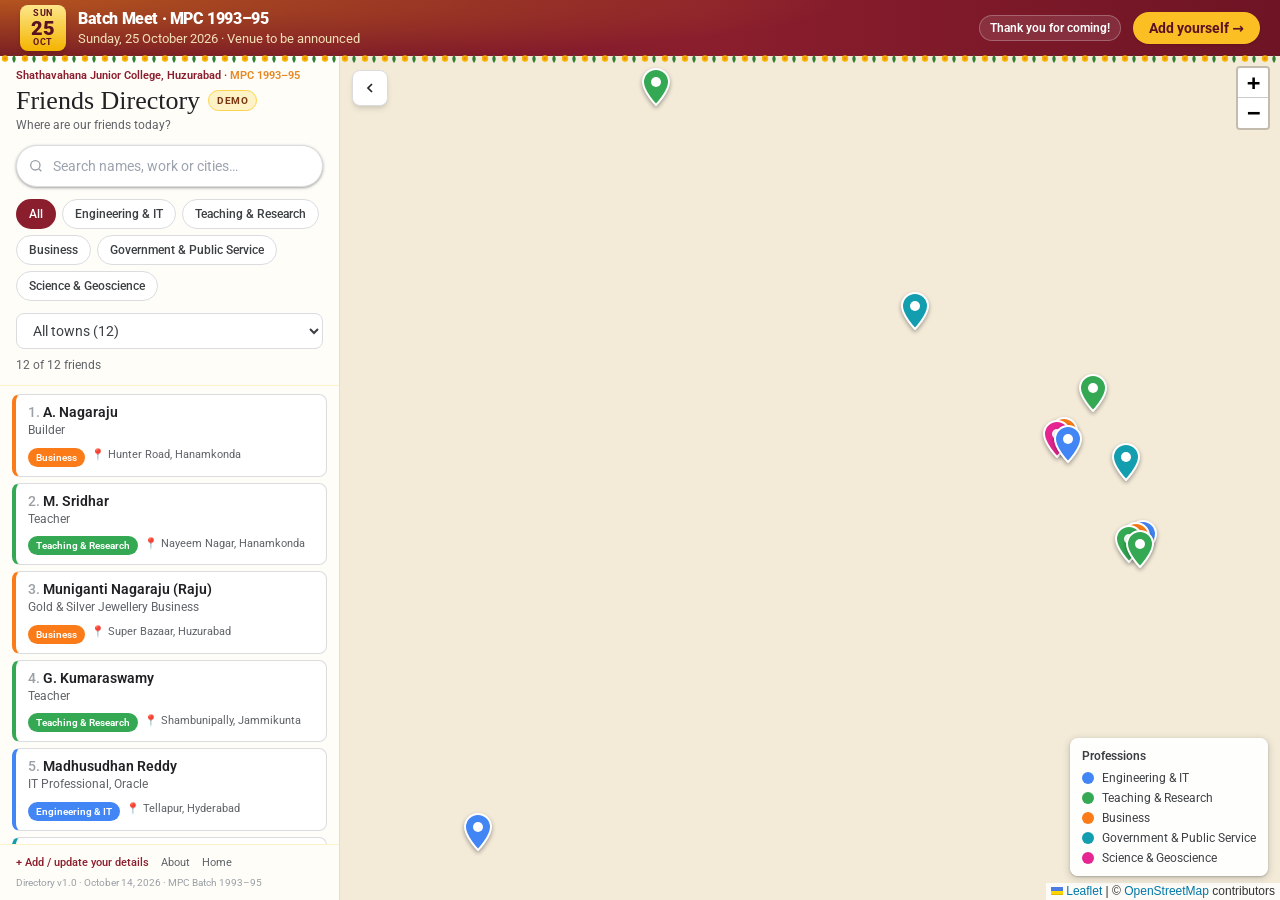
==== commit c403fb14: "Demo: load Friends Directory v1.0 (12 friends) in place of sample data Names, professions and areas " ====
--- a/demo/index.html
+++ b/demo/index.html
@@ -8,7 +8,7 @@
   <meta http-equiv="Content-Security-Policy" content="default-src 'self'; script-src 'self'; style-src 'self' 'unsafe-inline' https://fonts.googleapis.com; font-src 'self' https://fonts.gstatic.com; img-src 'self' data: https://tile.openstreetmap.org; connect-src 'self'; object-src 'none'; base-uri 'self'; form-action 'none'; upgrade-insecure-requests" />
   <meta name="referrer" content="strict-origin-when-cross-origin" />
   <meta name="color-scheme" content="light only" />
-  <title>Batch Map (Demo) · Shathavahana Junior College, Huzurabad · MPC 1993–95</title>
+  <title>Friends Directory (Preview) · Shathavahana Junior College, Huzurabad · MPC 1993–95</title>
   <meta name="description" content="Where are our MPC 1993–95 classmates today? A map and directory of the batch across Telangana." />
   <meta name="robots" content="noindex" />
   <meta property="og:title" content="MPC 1993–95 · Batch Map" />
@@ -114,22 +114,22 @@
 
   <!-- ===== Main split view ===== -->
   <main id="app">
-    <aside id="sidebar" aria-label="Classmates directory">
+    <aside id="sidebar" aria-label="Friends directory">
       <button id="drawerHandle" type="button" class="flex-col items-center pt-2 pb-0.5 w-full touch-none" aria-expanded="false" aria-controls="sidebar">
         <span class="block w-10 h-1.5 rounded-full bg-slate-300"></span>
-        <span id="peekText" class="mt-1 text-[12px] font-medium text-brand-600">Browse classmates ▲</span>
+        <span id="peekText" class="mt-1 text-[12px] font-medium text-brand-600">Browse friends ▲</span>
       </button>
 
       <div id="drawerHead" class="px-4 pt-1 md:pt-3 pb-3 border-b border-amber-100">
         <p class="text-[10.5px] md:text-[11px] font-semibold text-brand-600 truncate">Shathavahana Junior College, Huzurabad · <span class="text-saffron-600">MPC 1993–95</span></p>
         <div class="flex items-center gap-2">
-          <h1 class="font-display text-[22px] md:text-[26px] leading-tight text-slate-900">Our Batch Map</h1>
+          <h1 class="font-display text-[22px] md:text-[26px] leading-tight text-slate-900">Friends Directory</h1>
           <span class="rounded-full bg-amber-100 border border-amber-300 text-[10px] font-bold uppercase tracking-wider text-amber-900 px-2 py-0.5">Demo</span>
         </div>
-        <p class="text-xs text-slate-500 whitespace-nowrap overflow-hidden text-ellipsis">Where are our classmates today?</p>
+        <p class="text-xs text-slate-500 whitespace-nowrap overflow-hidden text-ellipsis">Where are our friends today?</p>
 
         <label class="relative block mt-2 md:mt-3">
-          <span class="sr-only">Search classmates</span>
+          <span class="sr-only">Search friends</span>
           <svg class="absolute left-3 top-1/2 -translate-y-1/2 w-4 h-4 text-slate-400" viewBox="0 0 24 24" fill="none" stroke="currentColor" stroke-width="2"><circle cx="11" cy="11" r="7"/><path d="m20 20-3.5-3.5"/></svg>
           <input id="search" type="search" autocomplete="off" enterkeyhint="search" placeholder="Search names, work or cities…"
                  class="w-full rounded-full border border-slate-200 bg-white pl-9 pr-10 py-2.5 text-sm shadow-[0_1px_2px_rgba(60,64,67,.3),0_1px_3px_1px_rgba(60,64,67,.15)] focus:outline-none focus:ring-2 focus:ring-brand-600" />
@@ -153,7 +153,7 @@
         <button type="button" data-open="addModal" class="font-medium text-brand-600 hover:underline">+ Add / update your details</button>
         <button type="button" data-open="aboutModal" class="hover:underline">About</button>
         <a href="/" class="hover:underline">Home</a>
-        <p class="w-full text-[10px] text-slate-400">Demo with sample entries · MPC Batch 1993–95</p>
+        <p class="w-full text-[10px] text-slate-400">Directory v1.0 · October 14, 2026 · MPC Batch 1993–95</p>
       </div>
     </aside>
 
@@ -205,8 +205,8 @@
         <button type="button" data-close class="text-slate-400 hover:text-slate-700 text-xl leading-none" aria-label="Close">×</button>
       </div>
       <p>A map and directory of the MPC 1993–95 batch of Shathavahana Junior College, Huzurabad: who we are today, what we do, and where.</p>
-      <p class="rounded-lg bg-amber-50 border border-amber-200 px-3 py-2 text-amber-900"><strong>This is a demo.</strong> Every entry is sample data, not a real classmate. Real details will be added only with each person's consent.</p>
-      <p class="text-xs text-slate-500">Pins mark the city only, slightly spread out so people in the same city don't overlap. Classmates outside Telangana appear in the list under “Outside Telangana”. No ads and no tracking.</p>
+      <p class="rounded-lg bg-amber-50 border border-amber-200 px-3 py-2 text-amber-900"><strong>This is a preview.</strong> The directory starts with 12 friends (version 1.0, October 14, 2026). More will be added as classmates send their details.</p>
+      <p class="text-xs text-slate-500">Each friend's area is shown as they supplied it; it is not necessarily where they work. Map pins mark the town only, slightly spread out so people in the same town don't overlap. No ads and no tracking.</p>
     </div>
   </div>
 
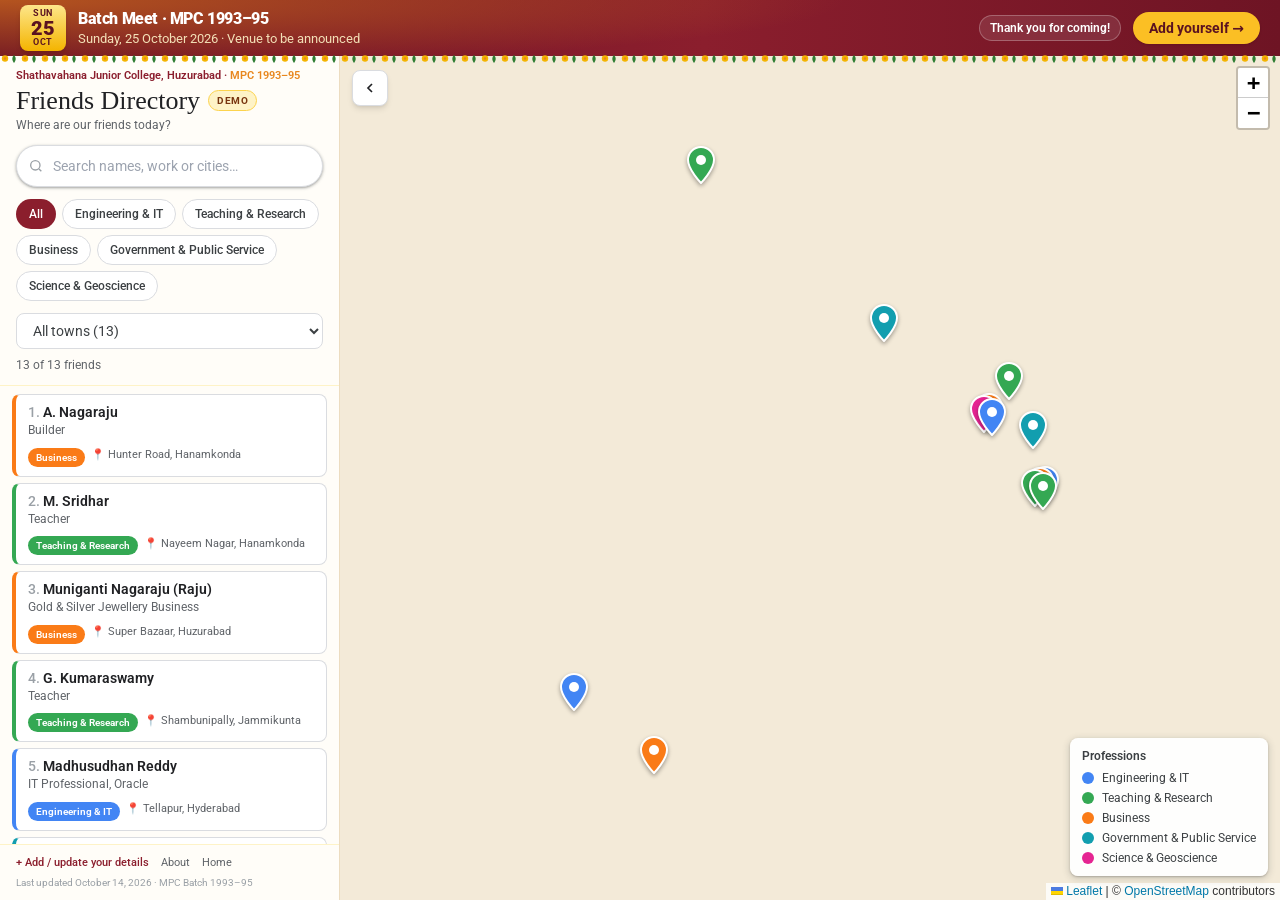
==== commit dd9f0f43: "Directory: add #13 Ramneni Sreekanth (Business, Balapur, Hyderabad) Co-Authored-By: Claude Opus 5.5 " ====
--- a/demo/index.html
+++ b/demo/index.html
@@ -153,7 +153,7 @@
         <button type="button" data-open="addModal" class="font-medium text-brand-600 hover:underline">+ Add / update your details</button>
         <button type="button" data-open="aboutModal" class="hover:underline">About</button>
         <a href="/" class="hover:underline">Home</a>
-        <p class="w-full text-[10px] text-slate-400">Directory v1.0 · October 14, 2026 · MPC Batch 1993–95</p>
+        <p class="w-full text-[10px] text-slate-400">Last updated October 14, 2026 · MPC Batch 1993–95</p>
       </div>
     </aside>
 
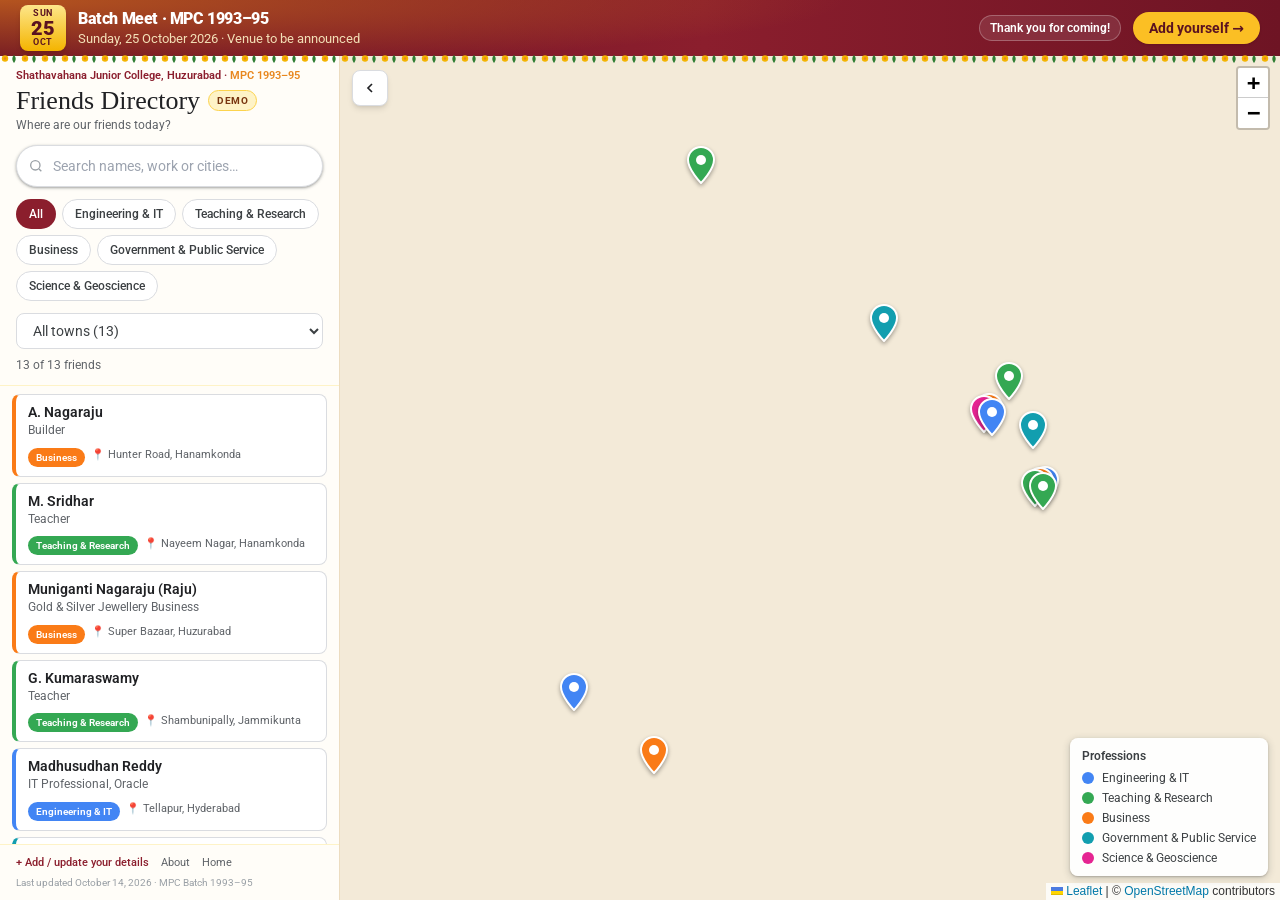
==== commit d2ef62bf: "Demo: version-tag app.js and styles.css so phones load updates right away Co-Authored-By: Claude Opu" ====
--- a/demo/index.html
+++ b/demo/index.html
@@ -25,7 +25,7 @@
   <link rel="stylesheet" href="vendor/leaflet-1.9.4/leaflet.css" />
   <link rel="preload" href="fonts/roboto-latin.woff" as="font" type="font/woff" crossorigin />
   <!-- Pre-built Tailwind styles (see tailwind.config.js and README.md). -->
-  <link rel="stylesheet" href="styles.css" />
+  <link rel="stylesheet" href="styles.css?v=202610142331" />
 
   <style>
     @font-face {
@@ -211,6 +211,6 @@
   </div>
 
   <script src="vendor/leaflet-1.9.4/leaflet.js"></script>
-  <script src="app.js"></script>
+  <script src="app.js?v=202610142331"></script>
 </body>
 </html>
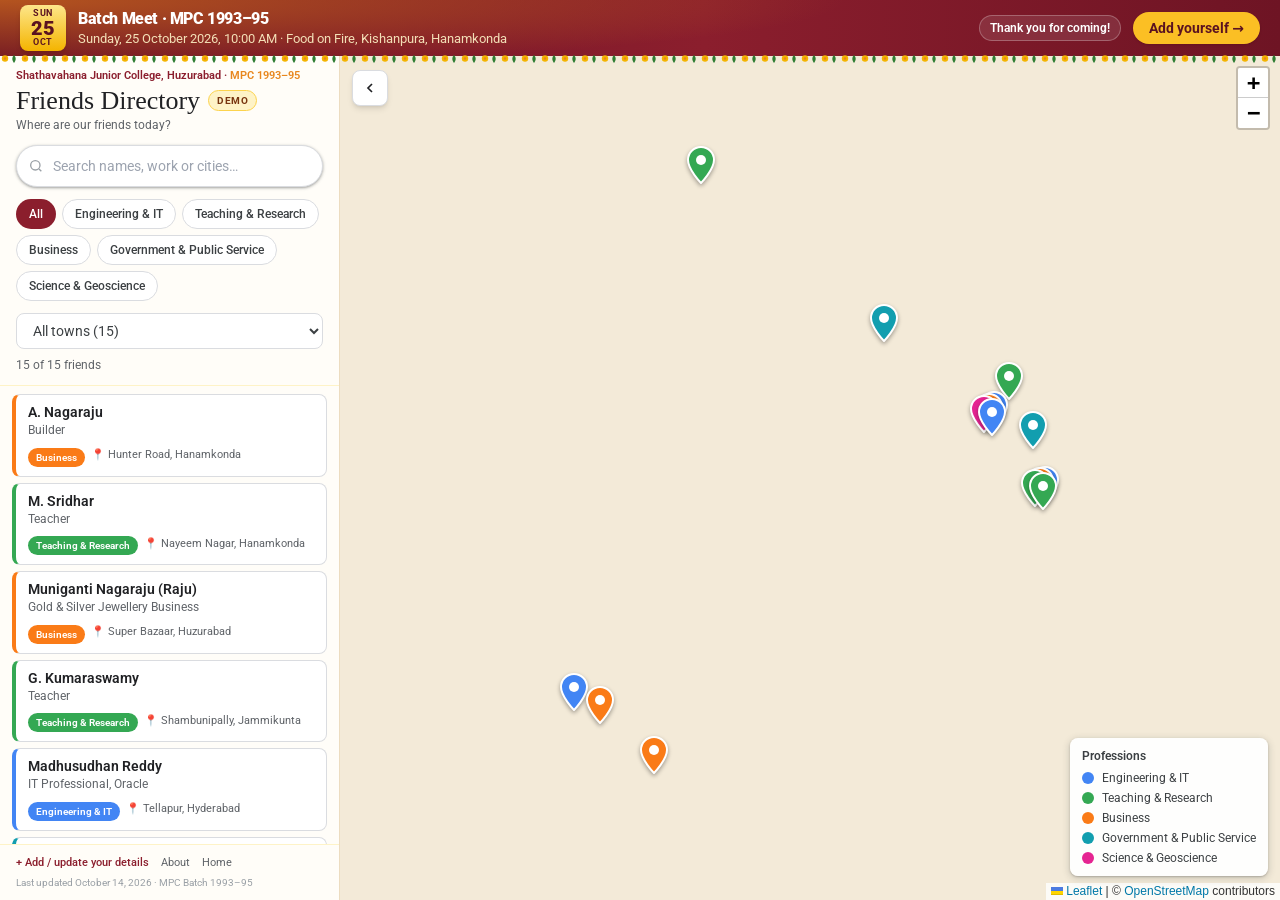
==== commit f4cba221: "Banner: reunion time and venue from the invitation (10:00 AM, Food on Fire, Kishanpura, Hanamkonda) " ====
--- a/demo/index.html
+++ b/demo/index.html
@@ -25,7 +25,7 @@
   <link rel="stylesheet" href="vendor/leaflet-1.9.4/leaflet.css" />
   <link rel="preload" href="fonts/roboto-latin.woff" as="font" type="font/woff" crossorigin />
   <!-- Pre-built Tailwind styles (see tailwind.config.js and README.md). -->
-  <link rel="stylesheet" href="styles.css?v=202610142331" />
+  <link rel="stylesheet" href="styles.css?v=202610142338" />
 
   <style>
     @font-face {
@@ -104,7 +104,8 @@
     </div>
     <div class="min-w-0 flex-1">
       <p class="truncate leading-tight"><strong id="evTitle" class="text-[14px] md:text-[16px] font-black tracking-tight"></strong></p>
-      <p id="evLine" class="truncate text-[11.5px] md:text-[12.5px] text-amber-100/90 leading-tight mt-0.5"></p>
+      <p id="evLine" class="hidden md:block truncate text-[12.5px] text-amber-100/90 leading-tight mt-0.5"></p>
+      <p id="evLineShort" class="md:hidden truncate text-[11.5px] text-amber-100/90 leading-tight mt-0.5"></p>
     </div>
     <span id="evCountdown" class="hidden sm:inline-block shrink-0 rounded-full bg-white/10 border border-white/25 text-[11px] md:text-xs font-semibold px-2.5 py-1"></span>
     <button type="button" data-open="addModal"
@@ -211,6 +212,6 @@
   </div>
 
   <script src="vendor/leaflet-1.9.4/leaflet.js"></script>
-  <script src="app.js?v=202610142331"></script>
+  <script src="app.js?v=202610142338"></script>
 </body>
 </html>
--- a/demo/styles.css
+++ b/demo/styles.css
@@ -9,3 +9,4 @@
 .bg-\[\#1f8f4e\]{background-color:#1f8f4e}.hover\:bg-\[\#16733e\]:hover{background-color:#16733e}
 .hover\:bg-amber-50:hover{background-color:#fffbeb}
 @media (min-width:768px){.md\:text-\[11px\]{font-size:11px}.md\:text-\[12\.5px\]{font-size:12.5px}.md\:text-\[26px\]{font-size:26px}}
+.text-\[12\.5px\]{font-size:12.5px}
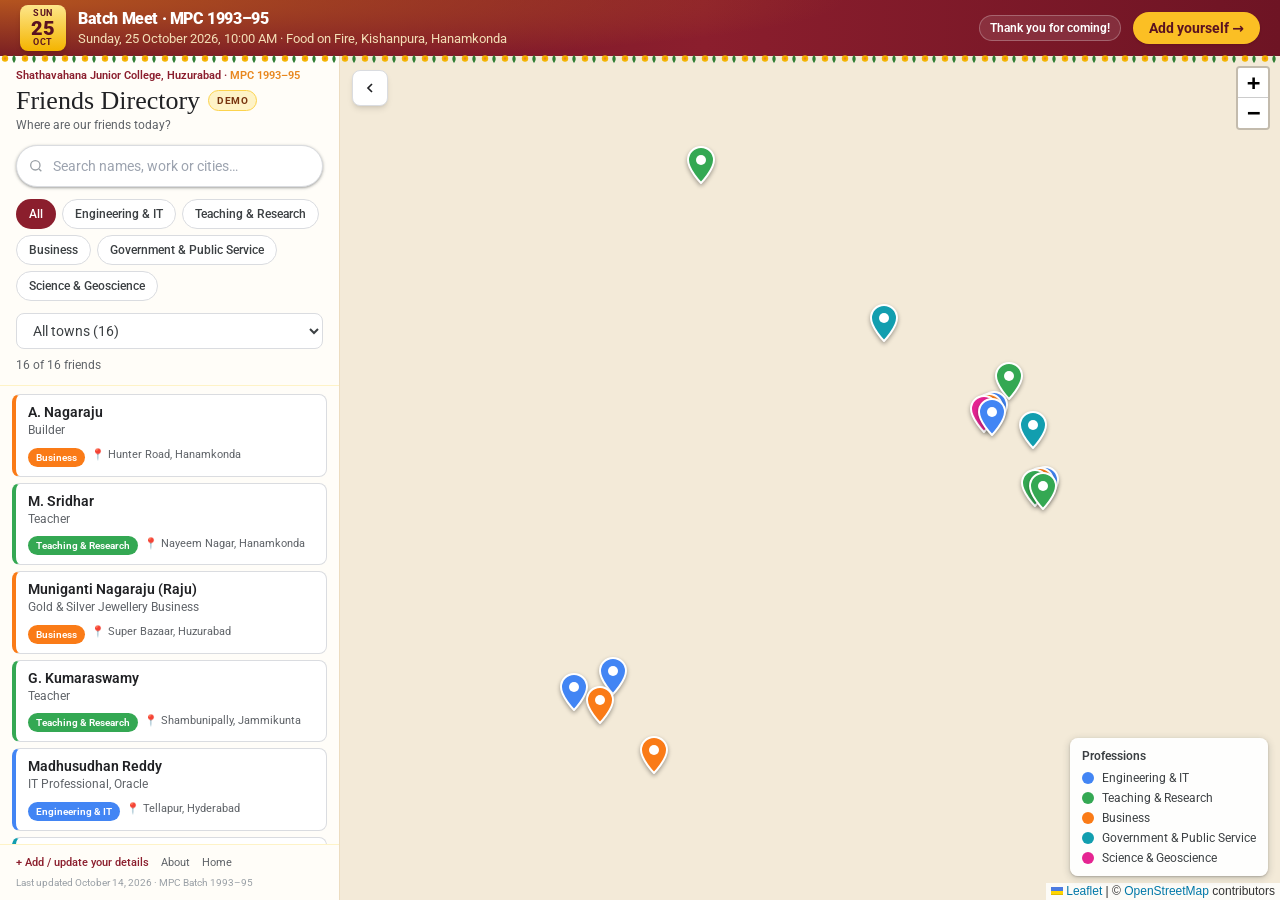
==== commit ca9d4abe: "Add Srinivas Kandakatla; load meet details from meet.json so banner updates show at once Co-Authored" ====
--- a/demo/index.html
+++ b/demo/index.html
@@ -25,7 +25,7 @@
   <link rel="stylesheet" href="vendor/leaflet-1.9.4/leaflet.css" />
   <link rel="preload" href="fonts/roboto-latin.woff" as="font" type="font/woff" crossorigin />
   <!-- Pre-built Tailwind styles (see tailwind.config.js and README.md). -->
-  <link rel="stylesheet" href="styles.css?v=202610142338" />
+  <link rel="stylesheet" href="styles.css?v=202610142343" />
 
   <style>
     @font-face {
@@ -212,6 +212,6 @@
   </div>
 
   <script src="vendor/leaflet-1.9.4/leaflet.js"></script>
-  <script src="app.js?v=202610142338"></script>
+  <script src="app.js?v=202610142343"></script>
 </body>
 </html>
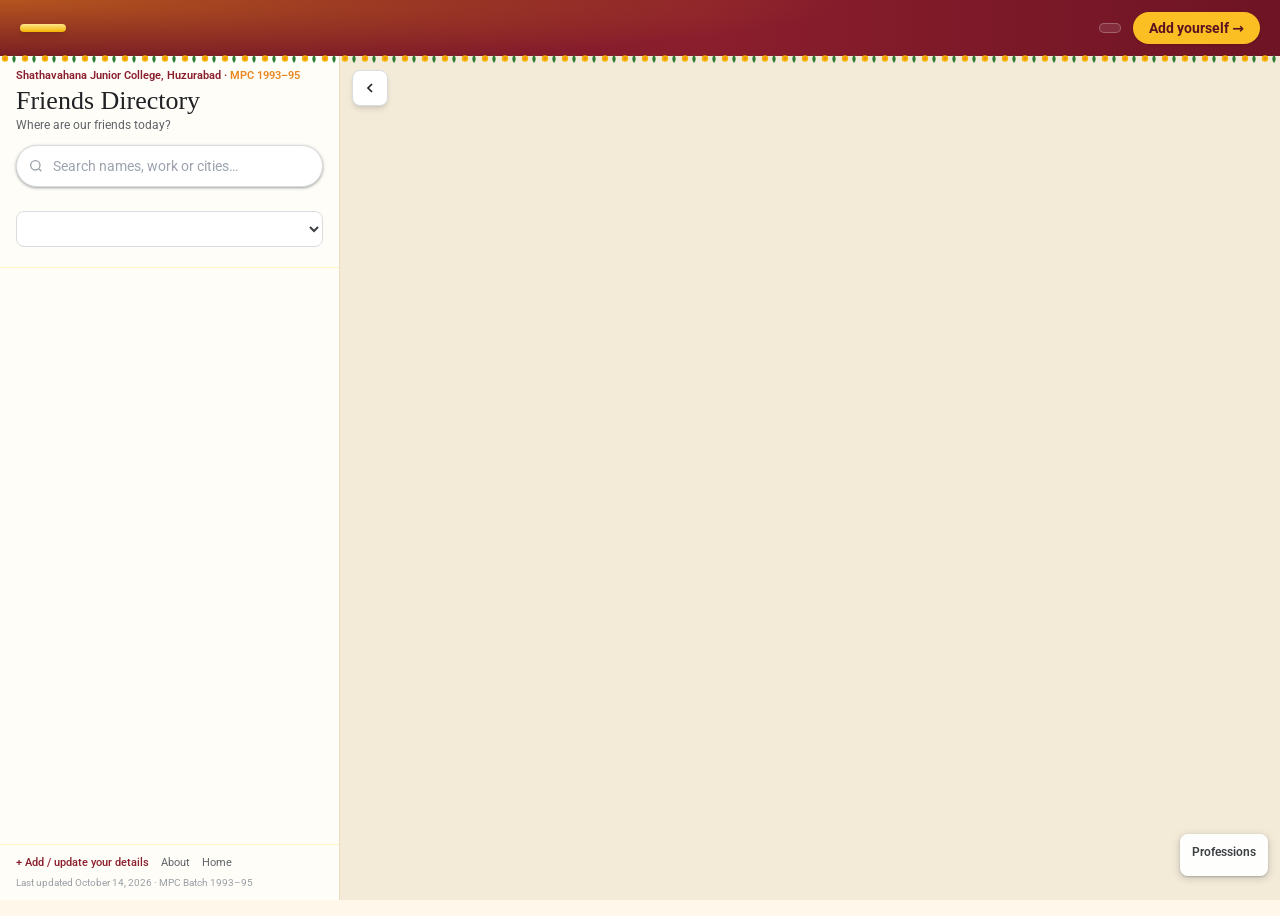
==== commit 9e8b97d8: "Rename /demo to /friends (old link redirects); add Friends Directory button on home card - Directory" ====
--- a/demo/index.html
+++ b/demo/index.html
@@ -2,216 +2,13 @@
 <html lang="en">
 <head>
   <meta charset="utf-8" />
-  <meta name="viewport" content="width=device-width, initial-scale=1, viewport-fit=cover" />
-  <!-- GitHub Pages can't send security headers, so the policy is set here.
-       Only this site's own scripts run; map tiles come from OpenStreetMap; fonts from Google Fonts. -->
-  <meta http-equiv="Content-Security-Policy" content="default-src 'self'; script-src 'self'; style-src 'self' 'unsafe-inline' https://fonts.googleapis.com; font-src 'self' https://fonts.gstatic.com; img-src 'self' data: https://tile.openstreetmap.org; connect-src 'self'; object-src 'none'; base-uri 'self'; form-action 'none'; upgrade-insecure-requests" />
-  <meta name="referrer" content="strict-origin-when-cross-origin" />
-  <meta name="color-scheme" content="light only" />
-  <title>Friends Directory (Preview) · Shathavahana Junior College, Huzurabad · MPC 1993–95</title>
-  <meta name="description" content="Where are our MPC 1993–95 classmates today? A map and directory of the batch across Telangana." />
+  <meta name="viewport" content="width=device-width, initial-scale=1" />
+  <title>Friends Directory has moved</title>
   <meta name="robots" content="noindex" />
-  <meta property="og:title" content="MPC 1993–95 · Batch Map" />
-  <meta property="og:description" content="Where are our classmates today? Find batchmates by profession and city across Telangana." />
-  <meta property="og:image" content="https://www.svjc-mpc-93-95.in/group-photo-2.jpeg" />
-  <meta name="theme-color" content="#8b1e2d" />
-  <link rel="icon" href="data:image/svg+xml,%3Csvg xmlns='http://www.w3.org/2000/svg' viewBox='0 0 24 24'%3E%3Cpath fill='%238b1e2d' d='M12 2C7.6 2 4 5.6 4 10c0 5.6 8 12 8 12s8-6.4 8-12c0-4.4-3.6-8-8-8z'/%3E%3Ccircle cx='12' cy='10' r='3' fill='%23f4b400'/%3E%3C/svg%3E" />
-
-  <link rel="preconnect" href="https://tile.openstreetmap.org" crossorigin />
-  <link rel="preconnect" href="https://fonts.googleapis.com" />
-  <link rel="preconnect" href="https://fonts.gstatic.com" crossorigin />
-  <link href="https://fonts.googleapis.com/css2?family=Yatra+One&display=swap" rel="stylesheet" />
-  <!-- Self-hosted: Leaflet 1.9.4 (official release files) and Roboto (latin subset, SIL OFL). -->
-  <link rel="stylesheet" href="vendor/leaflet-1.9.4/leaflet.css" />
-  <link rel="preload" href="fonts/roboto-latin.woff" as="font" type="font/woff" crossorigin />
-  <!-- Pre-built Tailwind styles (see tailwind.config.js and README.md). -->
-  <link rel="stylesheet" href="styles.css?v=202610142343" />
-
-  <style>
-    @font-face {
-      font-family: 'Roboto'; font-style: normal; font-weight: 400 900; font-display: swap;
-      src: url('fonts/roboto-latin.woff') format('woff');
-    }
-    :root { --banner-h: 56px; --sidebar-w: 340px; --safe-b: env(safe-area-inset-bottom, 0px); --peek: 138px; }
-    @media (max-width: 767px) { :root { --banner-h: 60px; } }
-
-    html, body { height: 100%; margin: 0; }
-    body { background: #fff8ea; color: #202124; font-family: Roboto, system-ui, -apple-system, "Segoe UI", sans-serif; overflow: hidden; -webkit-font-smoothing: antialiased; }
-    .font-display { font-family: "Yatra One", Georgia, serif; font-weight: 400; }
-
-    /* ---- Batch-meet banner: maroon with a marigold toran edge ---- */
-    #banner { height: var(--banner-h);
-      background: radial-gradient(120% 220% at 0% 0%, #b4541f 0%, transparent 55%), linear-gradient(90deg, #6e1424 0%, #8b1e2d 55%, #6e1424 100%); }
-    #banner::after { content: ""; position: absolute; left: 0; right: 0; bottom: -7px; height: 8px; pointer-events: none;
-      background: url("data:image/svg+xml,%3Csvg xmlns='http://www.w3.org/2000/svg' width='20' height='8' viewBox='0 0 20 8'%3E%3Ccircle cx='5' cy='3.5' r='3.2' fill='%23f4b400'/%3E%3Ccircle cx='5' cy='3.5' r='1.3' fill='%23e8871e'/%3E%3Cpath d='M14 0 C11.5 2.5 12 5.5 14 8 C16 5.5 16.5 2.5 14 0Z' fill='%232e7d32'/%3E%3C/svg%3E") repeat-x; }
-    .ev-date { background: linear-gradient(180deg, #fde68a, #f4b400); color: #5a1220; }
-
-    #app { position: fixed; inset: var(--banner-h) 0 0 0; display: flex; }
-    #map { flex: 1; height: 100%; z-index: 0; background: #f3ead8; }
-
-    /* Sidebar: desktop */
-    #sidebar { width: var(--sidebar-w); flex-shrink: 0; height: 100%; background: #fffdf8; border-right: 1px solid #ecdcc0;
-      display: flex; flex-direction: column; transition: margin-left .25s ease; z-index: 500; }
-    #app.collapsed #sidebar { margin-left: calc(-1 * var(--sidebar-w)); }
-    #toggleSidebar { position: absolute; top: 14px; left: calc(var(--sidebar-w) + 12px); z-index: 600; transition: left .25s ease; }
-    #app.collapsed #toggleSidebar { left: 12px; }
-
-    /* Sidebar: phone slide-up drawer */
-    @media (max-width: 767px) {
-      #toggleSidebar { display: none; }
-      #sidebar { position: absolute; left: 0; right: 0; bottom: 0; width: 100%; height: 80%;
-        border-right: 0; border-radius: 16px 16px 0 0; box-shadow: 0 -8px 24px rgba(59,29,20,.22);
-        transform: translateY(calc(100% - var(--peek) - var(--safe-b))); transition: transform .3s ease; margin-left: 0 !important;
-        padding-bottom: var(--safe-b); }
-      #app.drawer-open #sidebar { transform: translateY(0); }
-      input, select, textarea { font-size: 16px !important; }     /* stops iPhone zooming into inputs */
-      #pills { flex-wrap: nowrap; overflow-x: auto; scrollbar-width: none; margin-left: -1rem; margin-right: -1rem; padding: 0 1rem 2px; }
-      #pills::-webkit-scrollbar { display: none; }
-      #pills .pill { flex-shrink: 0; }
-      #legend { top: 12px; left: 12px; right: auto !important; bottom: auto !important; padding: 6px 10px !important; }
-      #legend:not(.open) #legendList { display: none; }
-      #legend:not(.open) #legendTitle { margin-bottom: 0; }
-      #app.drawer-open #legend, #app.drawer-open .outside-ctl { display: none; }
-    }
-    @media (min-width: 768px) { .mob-only { display: none !important; } #legendToggleIcon { display: none; } }
-    #drawerHandle { display: none; }
-    @media (max-width: 767px) { #drawerHandle { display: flex; } }
-
-    /* Map pins */
-    .mate-pin { background: none; border: none; }
-    .mate-pin svg { display: block; filter: drop-shadow(0 2px 2px rgba(0,0,0,.35)); transition: transform .15s ease; transform-origin: 50% 100%; }
-    .mate-pin:hover svg, .mate-pin.is-active svg { transform: scale(1.18); }
-    .leaflet-popup-content { margin: 12px 14px; min-width: 210px; }
-    .leaflet-popup-content-wrapper { border-radius: 12px; }
-    .leaflet-popup-content p { margin: 0 0 2px; }
-
-    .pill[aria-pressed="true"] { color: #fff; border-color: transparent; }
-    .card.is-active { box-shadow: 0 0 0 2px var(--c) inset; }
-    #search::-webkit-search-cancel-button { -webkit-appearance: none; display: none; }
-    #searchClear[hidden] { display: none !important; }
-    #list::-webkit-scrollbar { width: 8px; }
-    #list::-webkit-scrollbar-thumb { background: #e2cfa8; border-radius: 8px; }
-  </style>
+  <!-- The directory moved from /demo to /friends; old links shared on WhatsApp keep working. -->
+  <meta http-equiv="refresh" content="0; url=/friends/" />
+  <link rel="canonical" href="https://www.svjc-mpc-93-95.in/friends/" />
+  <style>body{font-family:system-ui,sans-serif;background:#fff8ea;color:#3b1d14;display:grid;place-items:center;min-height:100vh;margin:0;text-align:center}a{color:#8b1e2d;font-weight:600}</style>
 </head>
-<body>
-
-  <!-- ===== Batch-meet banner ===== -->
-  <header id="banner" class="fixed top-0 inset-x-0 z-[1000] flex items-center gap-2.5 md:gap-3 px-2.5 md:px-5 text-white" aria-label="Upcoming batch meet">
-    <div class="ev-date shrink-0 rounded-md md:rounded-lg w-[44px] md:w-[46px] text-center leading-none py-1 shadow-md">
-      <span id="evDow" class="block text-[9px] font-bold tracking-wider uppercase"></span>
-      <span id="evDay" class="block text-[19px] md:text-[20px] font-black"></span>
-      <span id="evMon" class="block text-[9px] font-bold tracking-wider uppercase"></span>
-    </div>
-    <div class="min-w-0 flex-1">
-      <p class="truncate leading-tight"><strong id="evTitle" class="text-[14px] md:text-[16px] font-black tracking-tight"></strong></p>
-      <p id="evLine" class="hidden md:block truncate text-[12.5px] text-amber-100/90 leading-tight mt-0.5"></p>
-      <p id="evLineShort" class="md:hidden truncate text-[11.5px] text-amber-100/90 leading-tight mt-0.5"></p>
-    </div>
-    <span id="evCountdown" class="hidden sm:inline-block shrink-0 rounded-full bg-white/10 border border-white/25 text-[11px] md:text-xs font-semibold px-2.5 py-1"></span>
-    <button type="button" data-open="addModal"
-            class="shrink-0 rounded-full bg-amber-400 text-[#5a1220] text-xs md:text-sm font-bold px-3 md:px-4 py-1.5 shadow hover:bg-amber-300 transition">
-      <span class="hidden md:inline">Add yourself →</span><span class="md:hidden">Add me</span></button>
-  </header>
-
-  <!-- ===== Main split view ===== -->
-  <main id="app">
-    <aside id="sidebar" aria-label="Friends directory">
-      <button id="drawerHandle" type="button" class="flex-col items-center pt-2 pb-0.5 w-full touch-none" aria-expanded="false" aria-controls="sidebar">
-        <span class="block w-10 h-1.5 rounded-full bg-slate-300"></span>
-        <span id="peekText" class="mt-1 text-[12px] font-medium text-brand-600">Browse friends ▲</span>
-      </button>
-
-      <div id="drawerHead" class="px-4 pt-1 md:pt-3 pb-3 border-b border-amber-100">
-        <p class="text-[10.5px] md:text-[11px] font-semibold text-brand-600 truncate">Shathavahana Junior College, Huzurabad · <span class="text-saffron-600">MPC 1993–95</span></p>
-        <div class="flex items-center gap-2">
-          <h1 class="font-display text-[22px] md:text-[26px] leading-tight text-slate-900">Friends Directory</h1>
-          <span class="rounded-full bg-amber-100 border border-amber-300 text-[10px] font-bold uppercase tracking-wider text-amber-900 px-2 py-0.5">Demo</span>
-        </div>
-        <p class="text-xs text-slate-500 whitespace-nowrap overflow-hidden text-ellipsis">Where are our friends today?</p>
-
-        <label class="relative block mt-2 md:mt-3">
-          <span class="sr-only">Search friends</span>
-          <svg class="absolute left-3 top-1/2 -translate-y-1/2 w-4 h-4 text-slate-400" viewBox="0 0 24 24" fill="none" stroke="currentColor" stroke-width="2"><circle cx="11" cy="11" r="7"/><path d="m20 20-3.5-3.5"/></svg>
-          <input id="search" type="search" autocomplete="off" enterkeyhint="search" placeholder="Search names, work or cities…"
-                 class="w-full rounded-full border border-slate-200 bg-white pl-9 pr-10 py-2.5 text-sm shadow-[0_1px_2px_rgba(60,64,67,.3),0_1px_3px_1px_rgba(60,64,67,.15)] focus:outline-none focus:ring-2 focus:ring-brand-600" />
-          <button id="searchClear" type="button" aria-label="Clear search" hidden
-                  class="absolute right-1.5 top-1/2 -translate-y-1/2 w-8 h-8 flex items-center justify-center rounded-full text-slate-500 hover:bg-slate-100 active:bg-slate-200">
-            <svg class="w-4 h-4" viewBox="0 0 24 24" fill="none" stroke="currentColor" stroke-width="2.5" stroke-linecap="round"><path d="M6 6l12 12M18 6 6 18"/></svg>
-          </button>
-        </label>
-
-        <div id="pills" class="flex flex-wrap gap-1.5 mt-3" role="group" aria-label="Filter by profession"></div>
-
-        <select id="area" aria-label="Filter by area"
-                class="mt-3 w-full rounded-lg border border-slate-200 bg-white px-3 py-2 text-sm text-slate-700 focus:outline-none focus:ring-2 focus:ring-brand-600"></select>
-
-        <p id="count" class="mt-2 text-xs text-slate-500" aria-live="polite"></p>
-      </div>
-
-      <ul id="list" class="flex-1 min-h-0 overflow-y-auto px-3 py-2 space-y-1.5"></ul>
-
-      <div class="border-t border-amber-100 px-4 py-2.5 text-[11px] text-slate-500 flex flex-wrap items-center gap-x-3 gap-y-1">
-        <button type="button" data-open="addModal" class="font-medium text-brand-600 hover:underline">+ Add / update your details</button>
-        <button type="button" data-open="aboutModal" class="hover:underline">About</button>
-        <a href="/" class="hover:underline">Home</a>
-        <p class="w-full text-[10px] text-slate-400">Last updated October 14, 2026 · MPC Batch 1993–95</p>
-      </div>
-    </aside>
-
-    <button id="toggleSidebar" type="button" aria-label="Collapse directory" title="Toggle directory"
-            class="hidden md:flex items-center justify-center w-9 h-9 rounded-lg bg-white shadow-md border border-slate-200 hover:bg-slate-50">
-      <svg class="w-4 h-4" viewBox="0 0 24 24" fill="none" stroke="currentColor" stroke-width="2.5"><path id="toggleIcon" d="m15 18-6-6 6-6"/></svg>
-    </button>
-
-    <div id="map" role="region" aria-label="Map of classmates across Telangana"></div>
-
-    <!-- Floating legend -->
-    <div id="legend" class="absolute right-3 bottom-6 z-[600] rounded-lg bg-white/95 text-slate-700 shadow-[0_1px_2px_rgba(60,64,67,.3),0_2px_6px_2px_rgba(60,64,67,.15)] px-3 py-2.5 text-xs">
-      <button id="legendToggle" type="button" class="flex items-center gap-1 font-semibold text-slate-700 md:cursor-default" aria-expanded="false" aria-controls="legendList">
-        <span id="legendTitle" class="mb-0 md:mb-1.5">Professions</span><span id="legendToggleIcon" aria-hidden="true">▾</span>
-      </button>
-      <ul id="legendList" class="space-y-1 mt-1.5 md:mt-0"></ul>
-    </div>
-  </main>
-
-  <!-- ===== Add / update modal (no server: details are shared via WhatsApp or copied) ===== -->
-  <div id="addModal" class="modal fixed inset-0 z-[2000] hidden items-center justify-center bg-slate-900/50 p-4" role="dialog" aria-modal="true" aria-labelledby="addTitle">
-    <div class="w-full max-w-md max-h-[90vh] overflow-y-auto rounded-2xl bg-white shadow-xl p-5">
-      <div class="flex items-start justify-between gap-3">
-        <h2 id="addTitle" class="text-lg font-bold">Add or update your details</h2>
-        <button type="button" data-close class="text-slate-400 hover:text-slate-700 text-xl leading-none" aria-label="Close">×</button>
-      </div>
-      <p class="text-xs text-slate-500 mt-1 mb-3">We only show your <strong>city</strong> on the map, never your address. Nothing is published until the batch organizers add it.</p>
-      <form id="addForm" class="space-y-2.5 text-sm" novalidate>
-        <label class="block">Your name *<input required name="name" autocomplete="name" class="mt-1 w-full rounded-lg border border-slate-200 px-3 py-2" /></label>
-        <label class="block">Profession
-          <select name="profession" id="profSelect" class="mt-1 w-full rounded-lg border border-slate-200 px-3 py-2 bg-white"></select></label>
-        <label class="block">What you do<input name="work" placeholder="e.g. Physics lecturer, runs a pharmacy" class="mt-1 w-full rounded-lg border border-slate-200 px-3 py-2" /></label>
-        <label class="block">City / town where you work or live *<input required name="city" placeholder="e.g. Karimnagar" class="mt-1 w-full rounded-lg border border-slate-200 px-3 py-2" /></label>
-        <label class="block">Anything else (corrections, photos, memories)<textarea name="notes" rows="2" class="mt-1 w-full rounded-lg border border-slate-200 px-3 py-2"></textarea></label>
-        <label class="flex items-start gap-2 text-xs text-slate-600"><input type="checkbox" name="consent" required class="mt-0.5" />I agree to my name, profession and city being shown on this batch map.</label>
-        <div class="grid grid-cols-2 gap-2 pt-1">
-          <button type="submit" data-via="whatsapp" class="rounded-full bg-[#1f8f4e] text-white font-medium py-2.5 hover:bg-[#16733e]">Send on WhatsApp</button>
-          <button type="submit" data-via="copy" class="rounded-full border border-slate-300 text-slate-700 font-medium py-2.5 hover:bg-slate-50">Copy details</button>
-        </div>
-        <p id="addStatus" class="text-xs text-center" aria-live="polite"></p>
-      </form>
-    </div>
-  </div>
-
-  <div id="aboutModal" class="modal fixed inset-0 z-[2000] hidden items-center justify-center bg-slate-900/50 p-4" role="dialog" aria-modal="true" aria-labelledby="aboutTitle">
-    <div class="w-full max-w-md max-h-[90vh] overflow-y-auto rounded-2xl bg-white shadow-xl p-5 text-sm text-slate-700 space-y-2.5">
-      <div class="flex items-start justify-between gap-3">
-        <h2 id="aboutTitle" class="text-lg font-bold text-slate-900">About the batch map</h2>
-        <button type="button" data-close class="text-slate-400 hover:text-slate-700 text-xl leading-none" aria-label="Close">×</button>
-      </div>
-      <p>A map and directory of the MPC 1993–95 batch of Shathavahana Junior College, Huzurabad: who we are today, what we do, and where.</p>
-      <p class="rounded-lg bg-amber-50 border border-amber-200 px-3 py-2 text-amber-900"><strong>This is a preview.</strong> The directory starts with 12 friends (version 1.0, October 14, 2026). More will be added as classmates send their details.</p>
-      <p class="text-xs text-slate-500">Each friend's area is shown as they supplied it; it is not necessarily where they work. Map pins mark the town only, slightly spread out so people in the same town don't overlap. No ads and no tracking.</p>
-    </div>
-  </div>
-
-  <script src="vendor/leaflet-1.9.4/leaflet.js"></script>
-  <script src="app.js?v=202610142343"></script>
-</body>
+<body><p>The Friends Directory has moved.<br><a href="/friends/">Open the Friends Directory →</a></p></body>
 </html>
